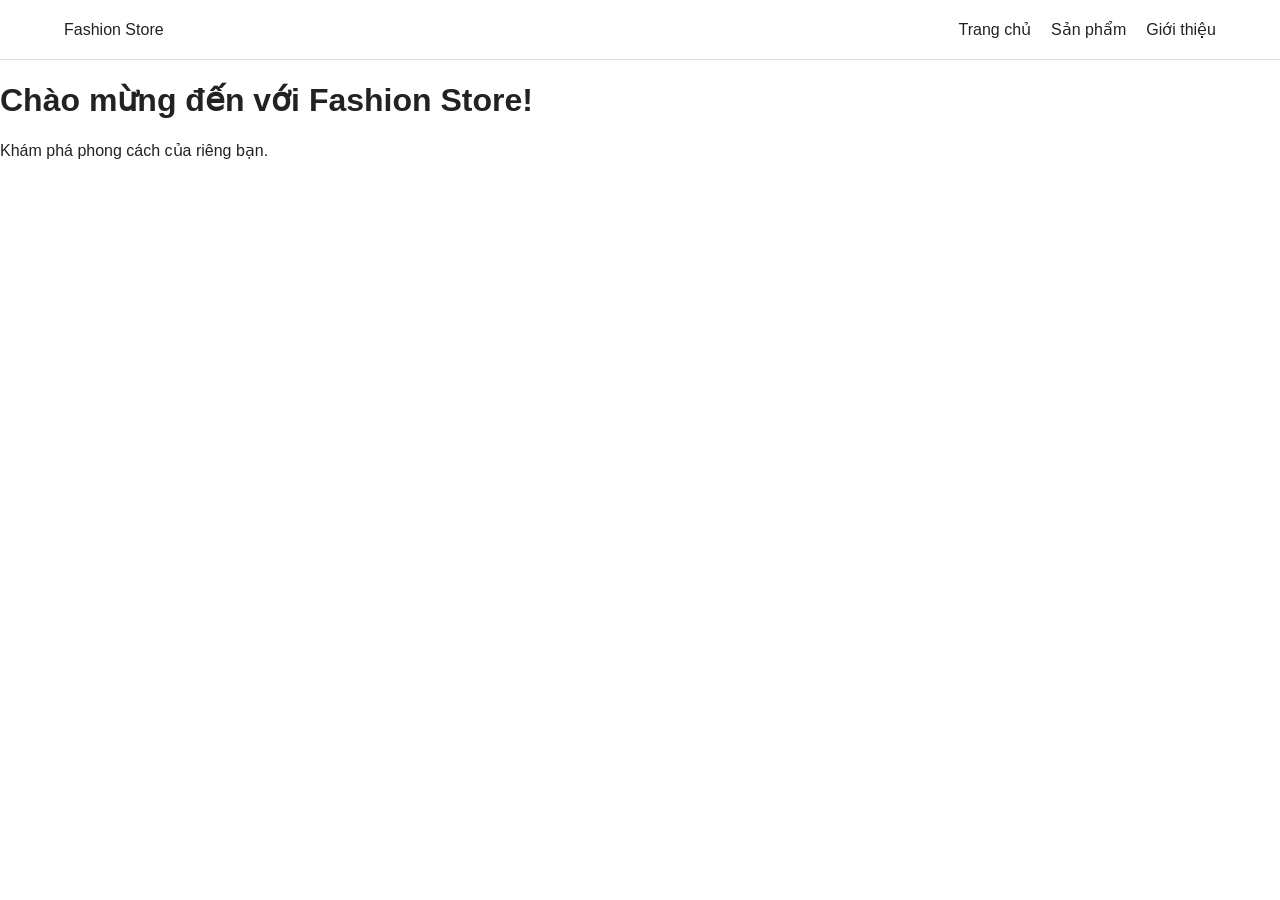
==== HEYDAY/index.html @ 4019161a "Thiết lập trang web với khung xương cơ bản." ====
<!DOCTYPE html>
<html lang="vi">
<head>
    <meta charset="UTF-8">
    <meta name="viewport" content="width=device-width, initial-scale=1.0">
    <title>Fashion Store</title>
    <link rel="stylesheet" href="css/style.css">
</head>
<body>
    <header>
        <a href="index.html">Fashion Store</a>

        <nav>
            <a href="index.html">Trang chủ</a>
            <a href="products.html">Sản phẩm</a>
            <a href="about.html">Giới thiệu</a>
        </nav>
    </header>

    <main>
        <h1>Chào mừng đến với Fashion Store!</h1>
        <p>Khám phá phong cách của riêng bạn.</p>
    </main>
</body>
</html>
---- HEYDAY/css/style.css ----
* {
    box-sizing: border-box;
}

body {
    margin: 0;
    font-family: Arial, sans-serif;
    color: #222;
    background: #fff;
}

header {
    display: flex;
    justify-content: space-between;
    align-items: center;
    padding: 20px 5%;
    border-bottom: 1px solid #ddd;
}

nav {
    display: flex;
    gap: 20px;
}

a {
    color: inherit;
    text-decoration: none;
}
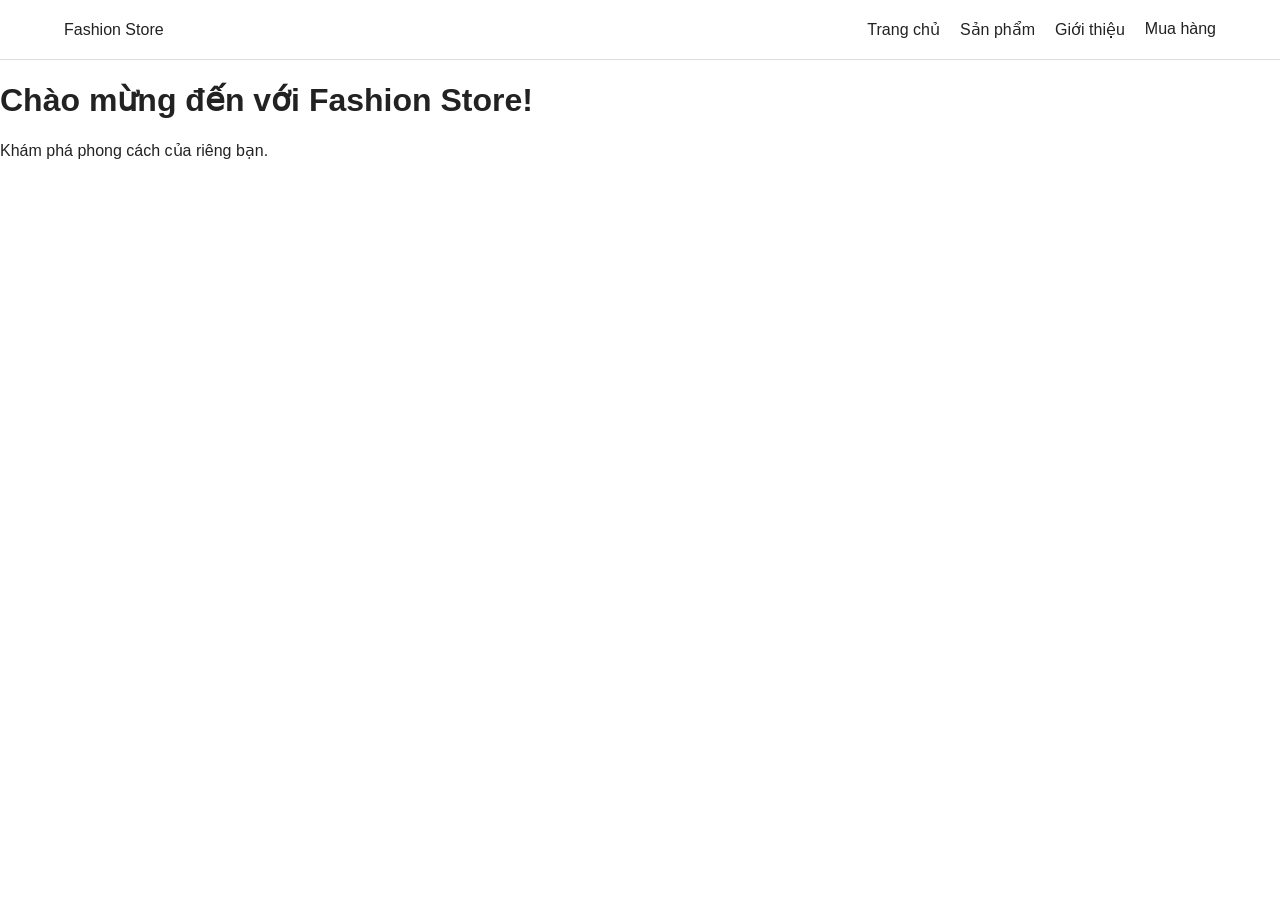
==== commit 2349ff7e: "Thêm liên kết đến trang mua hàng." ====
--- a/HEYDAY/index.html
+++ b/HEYDAY/index.html
@@ -14,6 +14,7 @@
             <a href="index.html">Trang chủ</a>
             <a href="products.html">Sản phẩm</a>
             <a href="about.html">Giới thiệu</a>
+            <a href="buy.html">Mua hàng</a>
         </nav>
     </header>
 
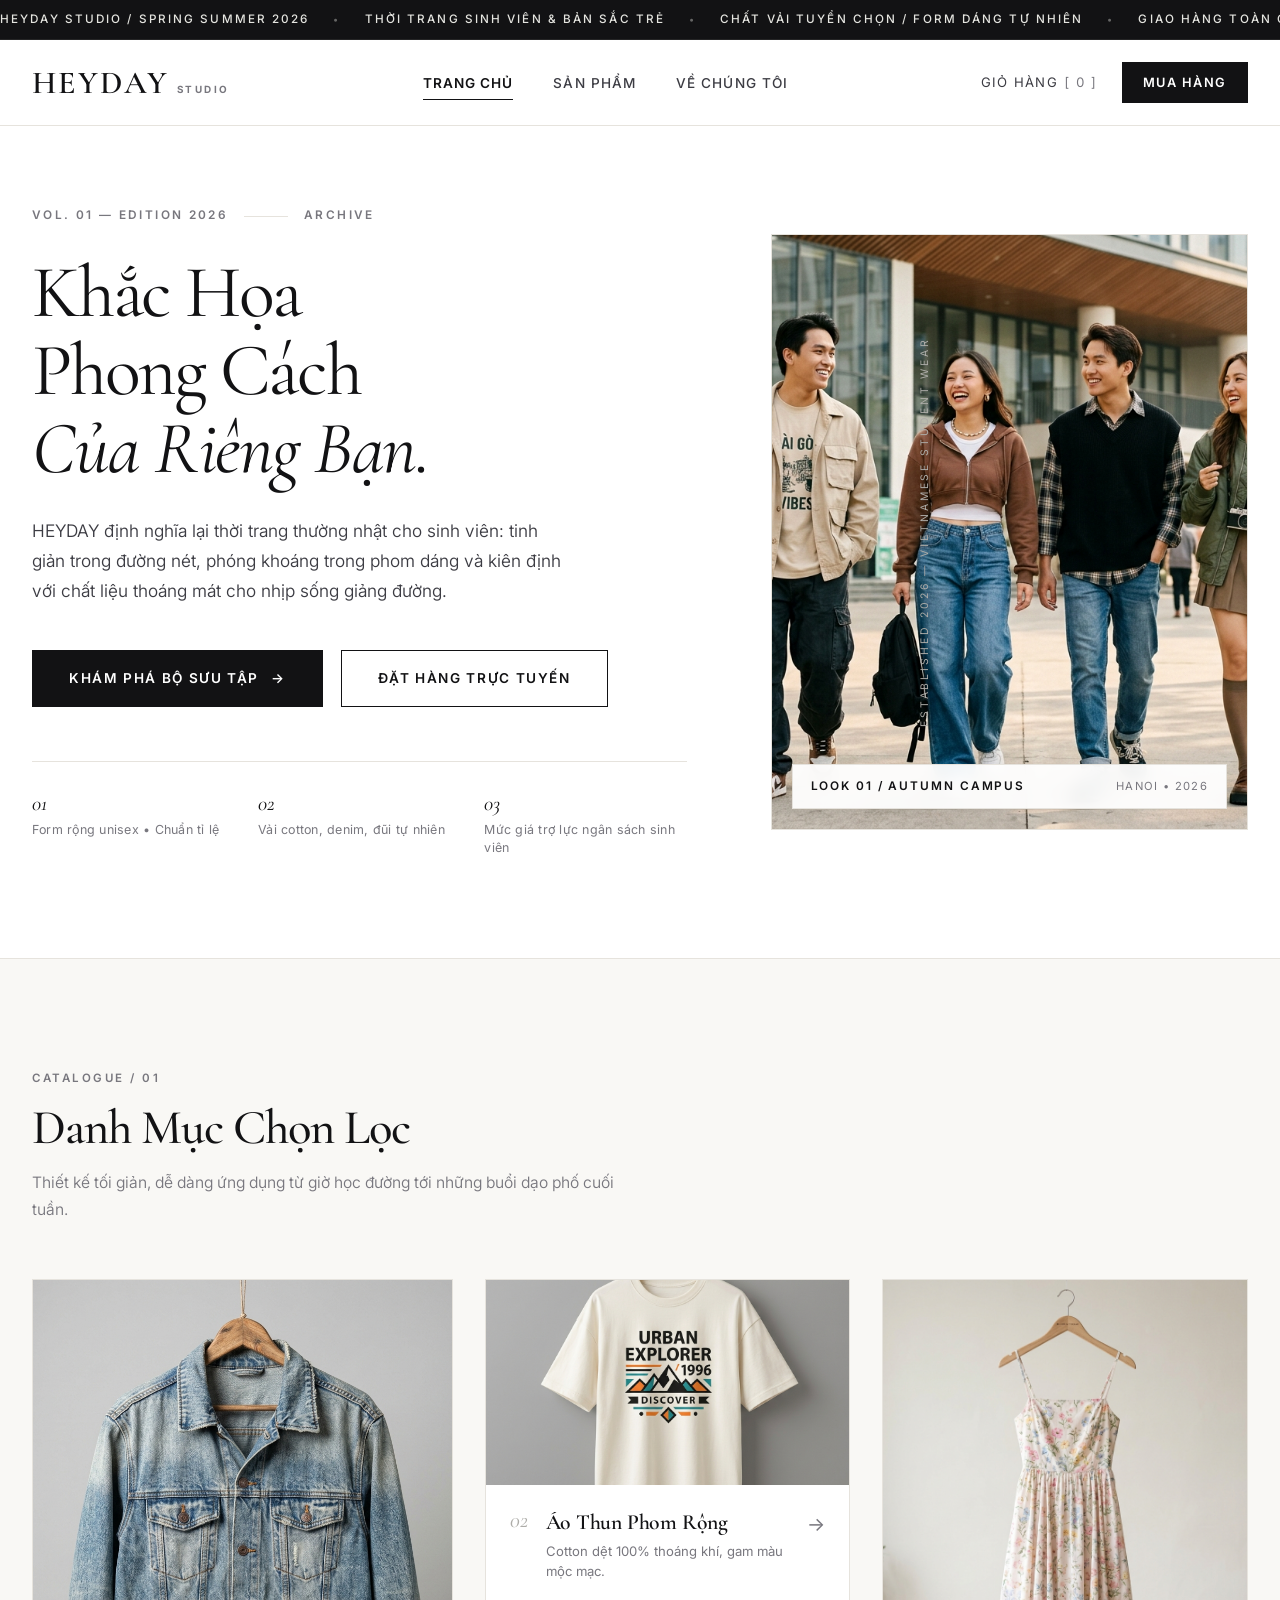
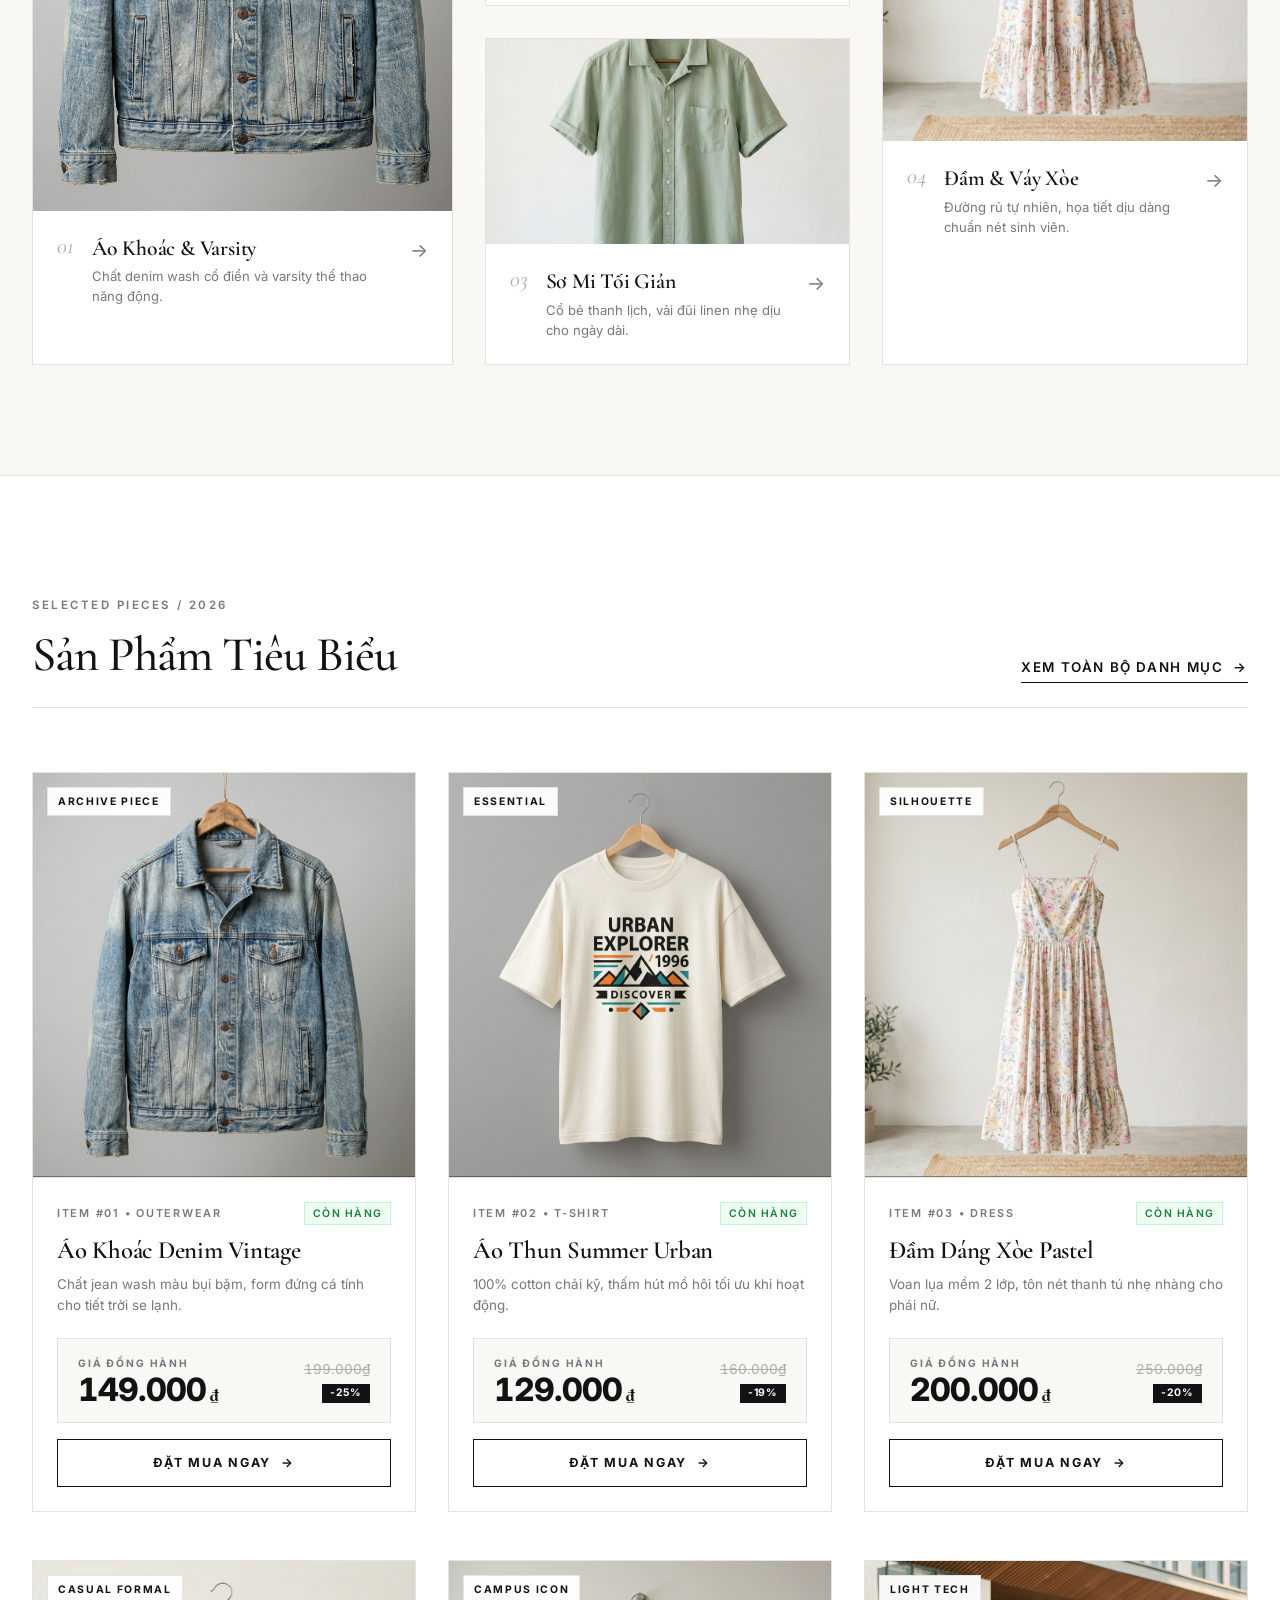
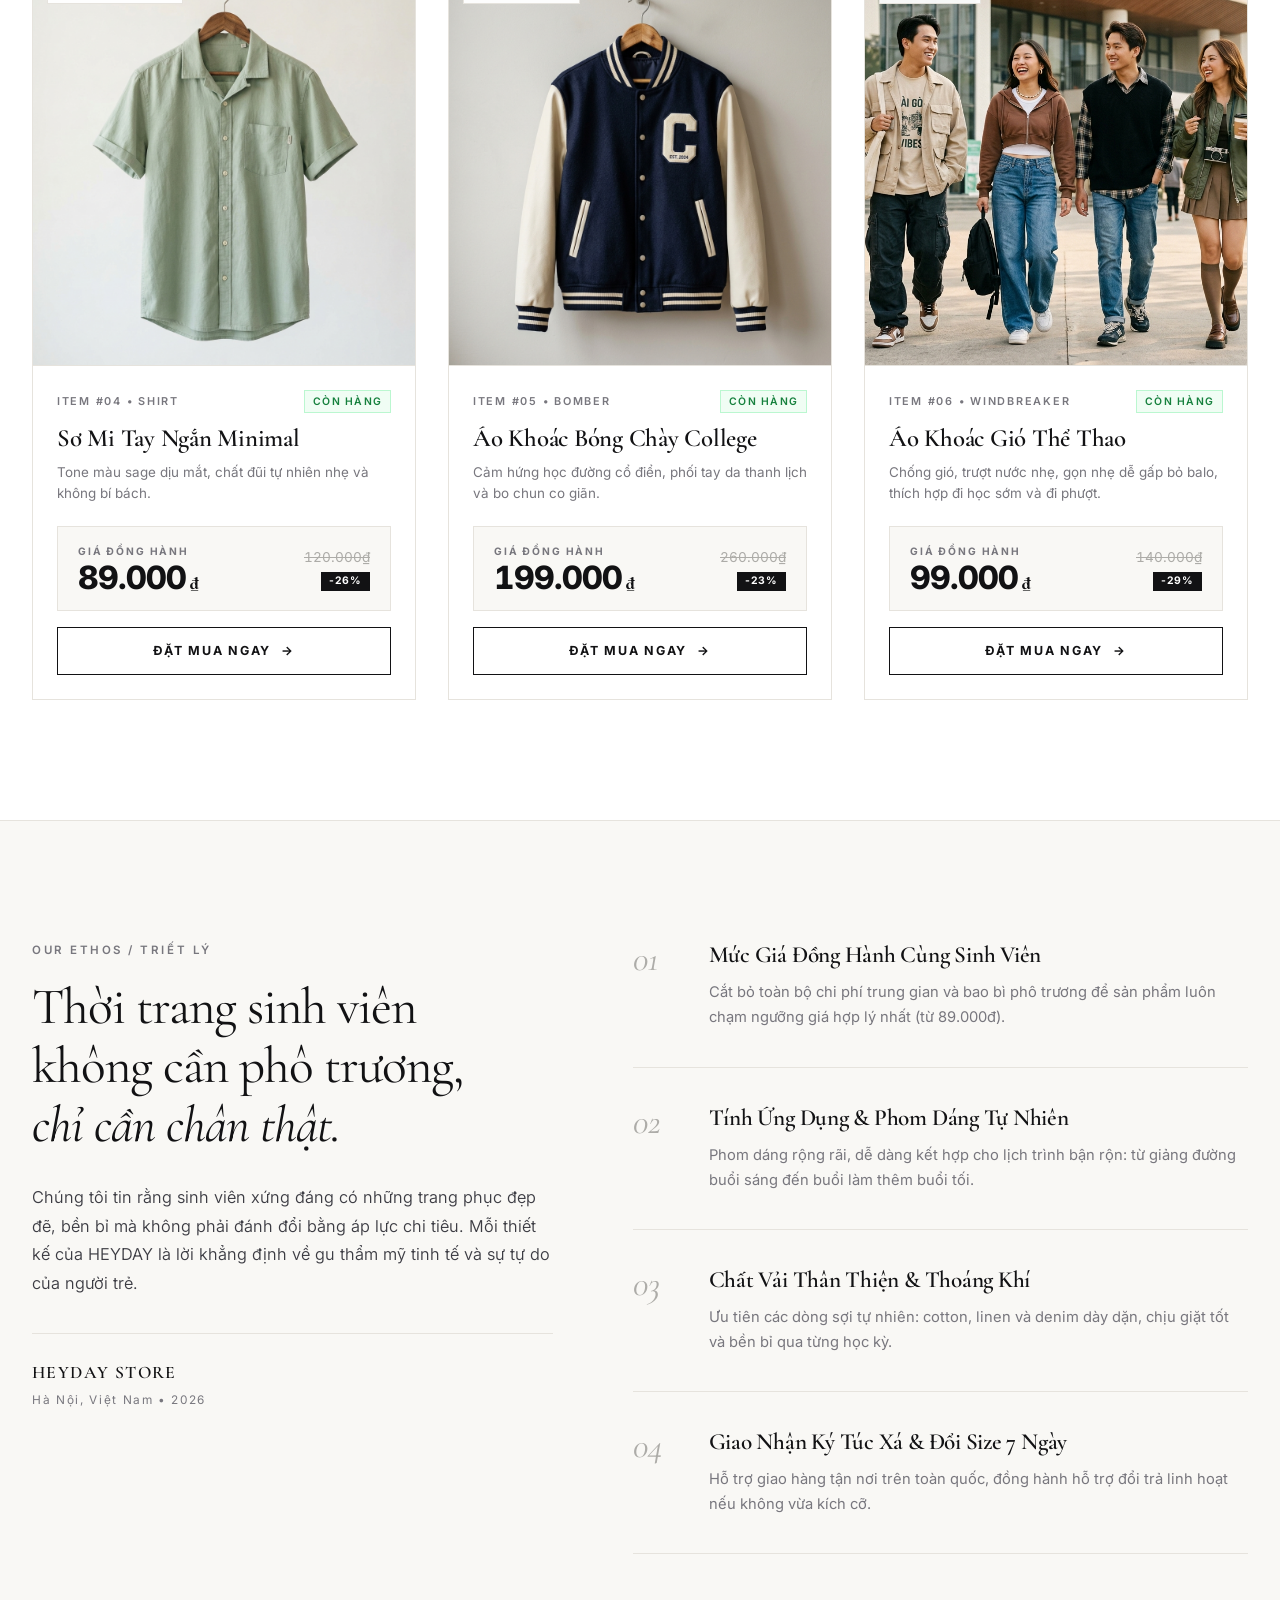
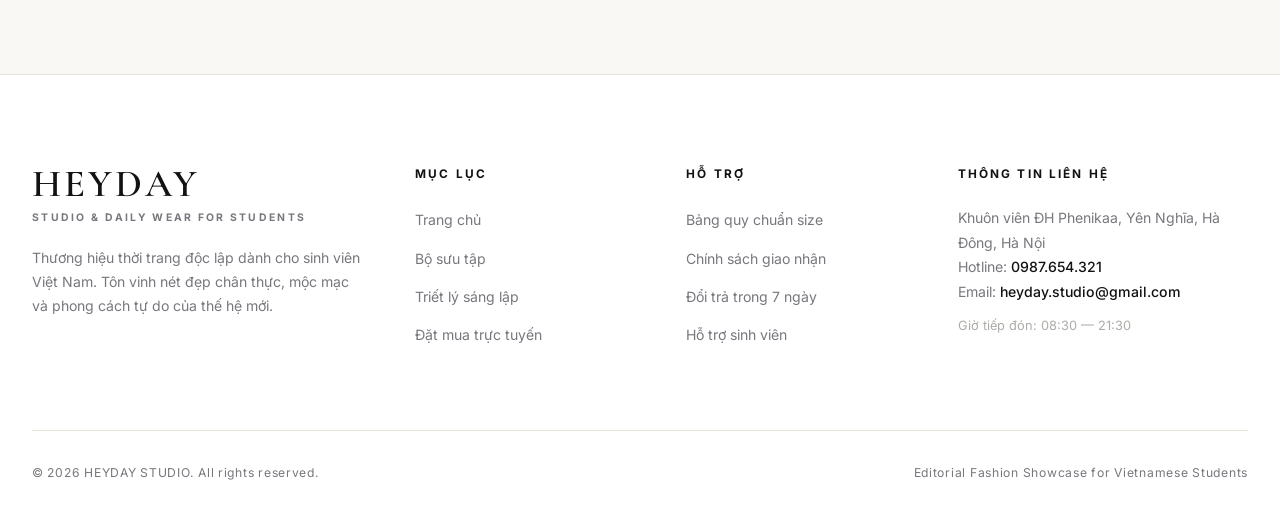
==== commit 1c9ab7c3: "Full commit Áp dụng CSS cho toàn bộ file + chỉnh sửa." ====
--- a/HEYDAY/index.html
+++ b/HEYDAY/index.html
@@ -3,24 +3,583 @@
 <head>
     <meta charset="UTF-8">
     <meta name="viewport" content="width=device-width, initial-scale=1.0">
-    <title>Fashion Store</title>
+    <meta name="description" content="HEYDAY Store — Không gian thời trang mang tinh thần thẩm mỹ phóng khoáng, tối giản và tự do dành cho thế hệ sinh viên trẻ.">
+    <title>HEYDAY — Studio & Thời trang sinh viên</title>
+
+    <!-- Google Fonts: Cormorant Garamond (Calligraphic / Aesthetic Serif) & Inter (Clean Editorial Sans) -->
+    <link rel="preconnect" href="https://fonts.googleapis.com">
+    <link rel="preconnect" href="https://fonts.gstatic.com" crossorigin>
+    <link href="https://fonts.googleapis.com/css2?family=Cormorant+Garamond:ital,wght@0,300;0,400;0,600;0,700;1,400;1,600;1,700&family=Inter:wght@300;400;500;600;700&display=swap" rel="stylesheet">
     <link rel="stylesheet" href="css/style.css">
 </head>
 <body>
-    <header>
-        <a href="index.html">Fashion Store</a>
-
-        <nav>
-            <a href="index.html">Trang chủ</a>
-            <a href="products.html">Sản phẩm</a>
-            <a href="about.html">Giới thiệu</a>
-            <a href="buy.html">Mua hàng</a>
-        </nav>
+
+    <!-- Kinetic Editorial Marquee Ticker -->
+    <aside class="editorial-ticker" aria-label="Thông báo thời trang">
+        <div class="ticker-track">
+            <span>HEYDAY STUDIO / SPRING SUMMER 2026</span>
+            <span class="ticker-dot">•</span>
+            <span>THỜI TRANG SINH VIÊN & BẢN SẮC TRẺ</span>
+            <span class="ticker-dot">•</span>
+            <span>CHẤT VẢI TUYỂN CHỌN / FORM DÁNG TỰ NHIÊN</span>
+            <span class="ticker-dot">•</span>
+            <span>GIAO HÀNG TOÀN QUỐC & ĐỔI SIZE 7 NGÀY</span>
+            <span class="ticker-dot">•</span>
+            <span>HEYDAY STUDIO / SPRING SUMMER 2026</span>
+            <span class="ticker-dot">•</span>
+            <span>THỜI TRANG SINH VIÊN & BẢN SẮC TRẺ</span>
+            <span class="ticker-dot">•</span>
+            <span>CHẤT VẢI TUYỂN CHỌN / FORM DÁNG TỰ NHIÊN</span>
+            <span class="ticker-dot">•</span>
+            <span>GIAO HÀNG TOÀN QUỐC & ĐỔI SIZE 7 NGÀY</span>
+            <span class="ticker-dot">•</span>
+        </div>
+    </aside>
+
+    <!-- Minimalist Architectural Header -->
+    <header class="site-header">
+        <div class="container header-container">
+            <a href="index.html" class="brand-logo" id="brand-logo">
+                <span class="logo-name">HEYDAY</span>
+                <span class="logo-sub">STUDIO</span>
+            </a>
+
+            <nav class="main-nav" id="main-nav">
+                <a href="index.html" class="nav-item active">Trang chủ</a>
+                <a href="products.html" class="nav-item">Sản phẩm</a>
+                <a href="about.html" class="nav-item">Về chúng tôi</a>
+            </nav>
+
+            <div class="header-right">
+                <a href="buy.html" class="bag-link" id="bag-link">
+                    <span class="bag-text">Giỏ hàng</span>
+                    <span class="bag-count">[ 0 ]</span>
+                </a>
+                <a href="buy.html" class="header-action-btn" id="header-cta">Mua hàng</a>
+            </div>
+        </div>
     </header>
 
     <main>
-        <h1>Chào mừng đến với Fashion Store!</h1>
-        <p>Khám phá phong cách của riêng bạn.</p>
+        <!-- Hero Section: Asymmetric Editorial Composition -->
+        <section class="hero-editorial" id="hero">
+            <div class="container">
+                <div class="hero-grid">
+                    
+                    <!-- Text & Narrative Column -->
+                    <div class="hero-narrative">
+                        <div class="editorial-meta">
+                            <span class="meta-season">VOL. 01 — EDITION 2026</span>
+                            <span class="meta-line"></span>
+                            <span class="meta-archive">ARCHIVE</span>
+                        </div>
+
+                        <h1 class="hero-heading">
+                            Khắc Họa<br>
+                            Phong Cách<br>
+                            <span class="calligraphic-accent">Của Riêng Bạn.</span>
+                        </h1>
+
+                        <p class="hero-lead">
+                            HEYDAY định nghĩa lại thời trang thường nhật cho sinh viên: tinh giản trong đường nét, phóng khoáng trong phom dáng và kiên định với chất liệu thoáng mát cho nhịp sống giảng đường.
+                        </p>
+
+                        <div class="hero-actions">
+                            <a href="products.html" class="btn-editorial btn-solid" id="hero-btn-explore">
+                                <span>Khám phá bộ sưu tập</span>
+                                <span class="arrow-glyph">&rarr;</span>
+                            </a>
+                            <a href="buy.html" class="btn-editorial btn-wire" id="hero-btn-buy">
+                                <span>Đặt hàng trực tuyến</span>
+                            </a>
+                        </div>
+
+                        <div class="hero-editorial-footnote">
+                            <div class="footnote-item">
+                                <span class="footnote-idx">01</span>
+                                <span class="footnote-txt">Form rộng unisex &bull; Chuẩn tỉ lệ</span>
+                            </div>
+                            <div class="footnote-item">
+                                <span class="footnote-idx">02</span>
+                                <span class="footnote-txt">Vải cotton, denim, đũi tự nhiên</span>
+                            </div>
+                            <div class="footnote-item">
+                                <span class="footnote-idx">03</span>
+                                <span class="footnote-txt">Mức giá trợ lực ngân sách sinh viên</span>
+                            </div>
+                        </div>
+                    </div>
+
+                    <!-- Visual Lookbook Column (Asymmetric Offset) -->
+                    <div class="hero-visual-wrap">
+                        <figure class="hero-lookbook-frame">
+                            <img src="images/hero-banner.jpg" alt="Bộ sưu tập sinh viên HEYDAY Store 2026" class="hero-lookbook-img" loading="eager">
+                            <figcaption class="lookbook-overlay-tag">
+                                <span class="tag-label">LOOK 01 / AUTUMN CAMPUS</span>
+                                <span class="tag-specs">HANOI &bull; 2026</span>
+                            </figcaption>
+                        </figure>
+                        <div class="lookbook-sidebar-note">
+                            <span class="vertical-text">ESTABLISHED 2026 &mdash; VIETNAMESE STUDENT WEAR</span>
+                        </div>
+                    </div>
+
+                </div>
+            </div>
+        </section>
+
+        <!-- Asymmetric Categories Layout (Phân bổ không đồng đều) -->
+        <section class="asymmetric-categories" id="curated-categories">
+            <div class="container">
+                <header class="section-editorial-header">
+                    <span class="section-kicker">CATALOGUE / 01</span>
+                    <h2 class="section-display-title">Danh Mục Chọn Lọc</h2>
+                    <p class="section-note">Thiết kế tối giản, dễ dàng ứng dụng từ giờ học đường tới những buổi dạo phố cuối tuần.</p>
+                </header>
+
+                <div class="editorial-cat-grid">
+                    <!-- Tall Featured Category Card -->
+                    <a href="products.html" class="cat-tile cat-tile-tall" id="cat-outerwear">
+                        <div class="tile-image-container">
+                            <img src="images/ao-khoac-denim.jpg" alt="Áo khoác và varsity jacket" loading="lazy">
+                        </div>
+                        <div class="tile-details">
+                            <span class="tile-number">01</span>
+                            <div class="tile-text-wrap">
+                                <h3 class="tile-title">Áo Khoác & Varsity</h3>
+                                <p class="tile-desc">Chất denim wash cổ điển và varsity thể thao năng động.</p>
+                            </div>
+                            <span class="tile-explore-arrow">&rarr;</span>
+                        </div>
+                    </a>
+
+                    <!-- Stacked Right Column: 2 Cards -->
+                    <div class="cat-column-stack">
+                        <a href="products.html" class="cat-tile cat-tile-compact" id="cat-tshirt">
+                            <div class="tile-image-container">
+                                <img src="images/ao-thun-summer.jpg" alt="Áo thun cotton form rộng" loading="lazy">
+                            </div>
+                            <div class="tile-details">
+                                <span class="tile-number">02</span>
+                                <div class="tile-text-wrap">
+                                    <h3 class="tile-title">Áo Thun Phom Rộng</h3>
+                                    <p class="tile-desc">Cotton dệt 100% thoáng khí, gam màu mộc mạc.</p>
+                                </div>
+                                <span class="tile-explore-arrow">&rarr;</span>
+                            </div>
+                        </a>
+
+                        <a href="products.html" class="cat-tile cat-tile-compact" id="cat-shirt">
+                            <div class="tile-image-container">
+                                <img src="images/ao-so-mi.jpg" alt="Sơ mi tay ngắn tối giản" loading="lazy">
+                            </div>
+                            <div class="tile-details">
+                                <span class="tile-number">03</span>
+                                <div class="tile-text-wrap">
+                                    <h3 class="tile-title">Sơ Mi Tối Giản</h3>
+                                    <p class="tile-desc">Cổ bẻ thanh lịch, vải đũi linen nhẹ dịu cho ngày dài.</p>
+                                </div>
+                                <span class="tile-explore-arrow">&rarr;</span>
+                            </div>
+                        </a>
+                    </div>
+
+                    <!-- Fourth Category: Feminine Silhouette -->
+                    <a href="products.html" class="cat-tile cat-tile-accent" id="cat-dress">
+                        <div class="tile-image-container">
+                            <img src="images/dam-nu-xoe.jpg" alt="Đầm dáng xòe nữ tính" loading="lazy">
+                        </div>
+                        <div class="tile-details">
+                            <span class="tile-number">04</span>
+                            <div class="tile-text-wrap">
+                                <h3 class="tile-title">Đầm & Váy Xòe</h3>
+                                <p class="tile-desc">Đường rủ tự nhiên, họa tiết dịu dàng chuẩn nét sinh viên.</p>
+                            </div>
+                            <span class="tile-explore-arrow">&rarr;</span>
+                        </div>
+                    </a>
+                </div>
+            </div>
+        </section>
+
+        <!-- Asymmetric Staggered Products Grid (Bộ sưu tập sản phẩm) -->
+        <section class="asymmetric-products" id="featured-collection">
+            <div class="container">
+                <header class="products-editorial-bar">
+                    <div class="bar-left">
+                        <span class="section-kicker">SELECTED PIECES / 2026</span>
+                        <h2 class="section-display-title">Sản Phẩm Tiêu Biểu</h2>
+                    </div>
+                    <div class="bar-right">
+                        <a href="products.html" class="editorial-inline-link">
+                            <span>Xem toàn bộ danh mục</span>
+                            <span class="link-arrow">&rarr;</span>
+                        </a>
+                    </div>
+                </header>
+
+                <div class="products-grid-3col">
+                    
+                    <!-- Product 1: Denim -->
+                    <article class="flyer-product-card" id="item-denim">
+                        <div class="flyer-media-box">
+                            <span class="flyer-tag">ARCHIVE PIECE</span>
+                            <img src="images/ao-khoac-denim.jpg" alt="Áo khoác Denim Vintage" loading="lazy">
+                            <a href="buy.html" class="quick-order-overlay" aria-label="Đặt mua Áo khoác Denim Vintage">
+                                <span>Đặt mua sản phẩm</span>
+                                <span>&rarr;</span>
+                            </a>
+                        </div>
+                        <div class="flyer-content">
+                            <div class="flyer-meta-top">
+                                <span class="flyer-item-code">ITEM #01 &bull; OUTERWEAR</span>
+                                <span class="flyer-stock-badge">CÒN HÀNG</span>
+                            </div>
+                            <h3 class="flyer-product-title">Áo Khoác Denim Vintage</h3>
+                            <p class="flyer-product-desc">Chất jean wash màu bụi bặm, form đứng cá tính cho tiết trời se lạnh.</p>
+                            
+                            <div class="flyer-price-ticket">
+                                <div class="flyer-price-left">
+                                    <span class="flyer-price-label">GIÁ ĐỒNG HÀNH</span>
+                                    <div class="flyer-price-figure">
+                                        <span class="flyer-price-number">149.000</span>
+                                        <span class="flyer-price-currency">₫</span>
+                                    </div>
+                                </div>
+                                <div class="flyer-price-right">
+                                    <span class="flyer-old-strike">199.000₫</span>
+                                    <span class="flyer-save-pill">-25%</span>
+                                </div>
+                            </div>
+                            
+                            <div class="flyer-card-actions">
+                                <a href="buy.html" class="flyer-order-btn">
+                                    <span>Đặt Mua Ngay</span>
+                                    <span class="btn-arrow">&rarr;</span>
+                                </a>
+                            </div>
+                        </div>
+                    </article>
+
+                    <!-- Product 2: Summer T-Shirt -->
+                    <article class="flyer-product-card" id="item-tshirt">
+                        <div class="flyer-media-box">
+                            <span class="flyer-tag">ESSENTIAL</span>
+                            <img src="images/ao-thun-summer.jpg" alt="Áo thun Summer Urban" loading="lazy">
+                            <a href="buy.html" class="quick-order-overlay" aria-label="Đặt mua Áo thun Summer Urban">
+                                <span>Đặt mua sản phẩm</span>
+                                <span>&rarr;</span>
+                            </a>
+                        </div>
+                        <div class="flyer-content">
+                            <div class="flyer-meta-top">
+                                <span class="flyer-item-code">ITEM #02 &bull; T-SHIRT</span>
+                                <span class="flyer-stock-badge">CÒN HÀNG</span>
+                            </div>
+                            <h3 class="flyer-product-title">Áo Thun Summer Urban</h3>
+                            <p class="flyer-product-desc">100% cotton chải kỹ, thấm hút mồ hôi tối ưu khi hoạt động.</p>
+                            
+                            <div class="flyer-price-ticket">
+                                <div class="flyer-price-left">
+                                    <span class="flyer-price-label">GIÁ ĐỒNG HÀNH</span>
+                                    <div class="flyer-price-figure">
+                                        <span class="flyer-price-number">129.000</span>
+                                        <span class="flyer-price-currency">₫</span>
+                                    </div>
+                                </div>
+                                <div class="flyer-price-right">
+                                    <span class="flyer-old-strike">160.000₫</span>
+                                    <span class="flyer-save-pill">-19%</span>
+                                </div>
+                            </div>
+                            
+                            <div class="flyer-card-actions">
+                                <a href="buy.html" class="flyer-order-btn">
+                                    <span>Đặt Mua Ngay</span>
+                                    <span class="btn-arrow">&rarr;</span>
+                                </a>
+                            </div>
+                        </div>
+                    </article>
+
+                    <!-- Product 3: Flared Dress -->
+                    <article class="flyer-product-card" id="item-dress">
+                        <div class="flyer-media-box">
+                            <span class="flyer-tag">SILHOUETTE</span>
+                            <img src="images/dam-nu-xoe.jpg" alt="Đầm nữ dáng xòe pastel" loading="lazy">
+                            <a href="buy.html" class="quick-order-overlay" aria-label="Đặt mua Đầm nữ dáng xòe">
+                                <span>Đặt mua sản phẩm</span>
+                                <span>&rarr;</span>
+                            </a>
+                        </div>
+                        <div class="flyer-content">
+                            <div class="flyer-meta-top">
+                                <span class="flyer-item-code">ITEM #03 &bull; DRESS</span>
+                                <span class="flyer-stock-badge">CÒN HÀNG</span>
+                            </div>
+                            <h3 class="flyer-product-title">Đầm Dáng Xòe Pastel</h3>
+                            <p class="flyer-product-desc">Voan lụa mềm 2 lớp, tôn nét thanh tú nhẹ nhàng cho phái nữ.</p>
+                            
+                            <div class="flyer-price-ticket">
+                                <div class="flyer-price-left">
+                                    <span class="flyer-price-label">GIÁ ĐỒNG HÀNH</span>
+                                    <div class="flyer-price-figure">
+                                        <span class="flyer-price-number">200.000</span>
+                                        <span class="flyer-price-currency">₫</span>
+                                    </div>
+                                </div>
+                                <div class="flyer-price-right">
+                                    <span class="flyer-old-strike">250.000₫</span>
+                                    <span class="flyer-save-pill">-20%</span>
+                                </div>
+                            </div>
+                            
+                            <div class="flyer-card-actions">
+                                <a href="buy.html" class="flyer-order-btn">
+                                    <span>Đặt Mua Ngay</span>
+                                    <span class="btn-arrow">&rarr;</span>
+                                </a>
+                            </div>
+                        </div>
+                    </article>
+
+                    <!-- Product 4: Minimalist Shirt -->
+                    <article class="flyer-product-card" id="item-shirt">
+                        <div class="flyer-media-box">
+                            <span class="flyer-tag">CASUAL FORMAL</span>
+                            <img src="images/ao-so-mi.jpg" alt="Áo sơ mi tay ngắn Minimal" loading="lazy">
+                            <a href="buy.html" class="quick-order-overlay" aria-label="Đặt mua Áo sơ mi Minimal">
+                                <span>Đặt mua sản phẩm</span>
+                                <span>&rarr;</span>
+                            </a>
+                        </div>
+                        <div class="flyer-content">
+                            <div class="flyer-meta-top">
+                                <span class="flyer-item-code">ITEM #04 &bull; SHIRT</span>
+                                <span class="flyer-stock-badge">CÒN HÀNG</span>
+                            </div>
+                            <h3 class="flyer-product-title">Sơ Mi Tay Ngắn Minimal</h3>
+                            <p class="flyer-product-desc">Tone màu sage dịu mắt, chất đũi tự nhiên nhẹ và không bí bách.</p>
+                            
+                            <div class="flyer-price-ticket">
+                                <div class="flyer-price-left">
+                                    <span class="flyer-price-label">GIÁ ĐỒNG HÀNH</span>
+                                    <div class="flyer-price-figure">
+                                        <span class="flyer-price-number">89.000</span>
+                                        <span class="flyer-price-currency">₫</span>
+                                    </div>
+                                </div>
+                                <div class="flyer-price-right">
+                                    <span class="flyer-old-strike">120.000₫</span>
+                                    <span class="flyer-save-pill">-26%</span>
+                                </div>
+                            </div>
+                            
+                            <div class="flyer-card-actions">
+                                <a href="buy.html" class="flyer-order-btn">
+                                    <span>Đặt Mua Ngay</span>
+                                    <span class="btn-arrow">&rarr;</span>
+                                </a>
+                            </div>
+                        </div>
+                    </article>
+
+                    <!-- Product 5: College Varsity Jacket -->
+                    <article class="flyer-product-card" id="item-varsity">
+                        <div class="flyer-media-box">
+                            <span class="flyer-tag">CAMPUS ICON</span>
+                            <img src="images/ao-khoac-varsity.jpg" alt="Áo khoác bóng chày Varsity" loading="lazy">
+                            <a href="buy.html" class="quick-order-overlay" aria-label="Đặt mua Áo khoác Varsity">
+                                <span>Đặt mua sản phẩm</span>
+                                <span>&rarr;</span>
+                            </a>
+                        </div>
+                        <div class="flyer-content">
+                            <div class="flyer-meta-top">
+                                <span class="flyer-item-code">ITEM #05 &bull; BOMBER</span>
+                                <span class="flyer-stock-badge">CÒN HÀNG</span>
+                            </div>
+                            <h3 class="flyer-product-title">Áo Khoác Bóng Chày College</h3>
+                            <p class="flyer-product-desc">Cảm hứng học đường cổ điển, phối tay da thanh lịch và bo chun co giãn.</p>
+                            
+                            <div class="flyer-price-ticket">
+                                <div class="flyer-price-left">
+                                    <span class="flyer-price-label">GIÁ ĐỒNG HÀNH</span>
+                                    <div class="flyer-price-figure">
+                                        <span class="flyer-price-number">199.000</span>
+                                        <span class="flyer-price-currency">₫</span>
+                                    </div>
+                                </div>
+                                <div class="flyer-price-right">
+                                    <span class="flyer-old-strike">260.000₫</span>
+                                    <span class="flyer-save-pill">-23%</span>
+                                </div>
+                            </div>
+                            
+                            <div class="flyer-card-actions">
+                                <a href="buy.html" class="flyer-order-btn">
+                                    <span>Đặt Mua Ngay</span>
+                                    <span class="btn-arrow">&rarr;</span>
+                                </a>
+                            </div>
+                        </div>
+                    </article>
+
+                    <!-- Product 6: Sport Windbreaker -->
+                    <article class="flyer-product-card" id="item-windbreaker">
+                        <div class="flyer-media-box">
+                            <span class="flyer-tag">LIGHT TECH</span>
+                            <img src="images/hero-banner.jpg" alt="Áo khoác gió thể thao" loading="lazy">
+                            <a href="buy.html" class="quick-order-overlay" aria-label="Đặt mua Áo khoác gió thể thao">
+                                <span>Đặt mua sản phẩm</span>
+                                <span>&rarr;</span>
+                            </a>
+                        </div>
+                        <div class="flyer-content">
+                            <div class="flyer-meta-top">
+                                <span class="flyer-item-code">ITEM #06 &bull; WINDBREAKER</span>
+                                <span class="flyer-stock-badge">CÒN HÀNG</span>
+                            </div>
+                            <h3 class="flyer-product-title">Áo Khoác Gió Thể Thao</h3>
+                            <p class="flyer-product-desc">Chống gió, trượt nước nhẹ, gọn nhẹ dễ gấp bỏ balo, thích hợp đi học sớm và đi phượt.</p>
+                            
+                            <div class="flyer-price-ticket">
+                                <div class="flyer-price-left">
+                                    <span class="flyer-price-label">GIÁ ĐỒNG HÀNH</span>
+                                    <div class="flyer-price-figure">
+                                        <span class="flyer-price-number">99.000</span>
+                                        <span class="flyer-price-currency">₫</span>
+                                    </div>
+                                </div>
+                                <div class="flyer-price-right">
+                                    <span class="flyer-old-strike">140.000₫</span>
+                                    <span class="flyer-save-pill">-29%</span>
+                                </div>
+                            </div>
+                            
+                            <div class="flyer-card-actions">
+                                <a href="buy.html" class="flyer-order-btn">
+                                    <span>Đặt Mua Ngay</span>
+                                    <span class="btn-arrow">&rarr;</span>
+                                </a>
+                            </div>
+                        </div>
+                    </article>
+
+                </div>
+            </div>
+        </section>
+
+        <!-- Brand Manifesto / Triết lý thương hiệu (Bố cục bất đối xứng dạng Tuyên ngôn) -->
+        <section class="manifesto-section" id="brand-manifesto">
+            <div class="container">
+                <div class="manifesto-grid">
+                    
+                    <div class="manifesto-lead">
+                        <span class="section-kicker">OUR ETHOS / TRIẾT LÝ</span>
+                        <h2 class="manifesto-statement">
+                            Thời trang sinh viên<br>
+                            không cần phô trương,<br>
+                            <span class="calligraphic-accent">chỉ cần chân thật.</span>
+                        </h2>
+                        <p class="manifesto-narrative">
+                            Chúng tôi tin rằng sinh viên xứng đáng có những trang phục đẹp đẽ, bền bỉ mà không phải đánh đổi bằng áp lực chi tiêu. Mỗi thiết kế của HEYDAY là lời khẳng định về gu thẩm mỹ tinh tế và sự tự do của người trẻ.
+                        </p>
+                        <div class="manifesto-signature">
+                            <span class="sig-title">HEYDAY STORE</span>
+                            <span class="sig-loc">Hà Nội, Việt Nam &bull; 2026</span>
+                        </div>
+                    </div>
+
+                    <div class="manifesto-pillars">
+                        <article class="pillar-row">
+                            <span class="pillar-idx">01</span>
+                            <div class="pillar-body">
+                                <h3 class="pillar-heading">Mức Giá Đồng Hành Cùng Sinh Viên</h3>
+                                <p class="pillar-desc">Cắt bỏ toàn bộ chi phí trung gian và bao bì phô trương để sản phẩm luôn chạm ngưỡng giá hợp lý nhất (từ 89.000đ).</p>
+                            </div>
+                        </article>
+
+                        <article class="pillar-row">
+                            <span class="pillar-idx">02</span>
+                            <div class="pillar-body">
+                                <h3 class="pillar-heading">Tính Ứng Dụng & Phom Dáng Tự Nhiên</h3>
+                                <p class="pillar-desc">Phom dáng rộng rãi, dễ dàng kết hợp cho lịch trình bận rộn: từ giảng đường buổi sáng đến buổi làm thêm buổi tối.</p>
+                            </div>
+                        </article>
+
+                        <article class="pillar-row">
+                            <span class="pillar-idx">03</span>
+                            <div class="pillar-body">
+                                <h3 class="pillar-heading">Chất Vải Thân Thiện & Thoáng Khí</h3>
+                                <p class="pillar-desc">Ưu tiên các dòng sợi tự nhiên: cotton, linen và denim dày dặn, chịu giặt tốt và bền bỉ qua từng học kỳ.</p>
+                            </div>
+                        </article>
+
+                        <article class="pillar-row">
+                            <span class="pillar-idx">04</span>
+                            <div class="pillar-body">
+                                <h3 class="pillar-heading">Giao Nhận Ký Túc Xá & Đổi Size 7 Ngày</h3>
+                                <p class="pillar-desc">Hỗ trợ giao hàng tận nơi trên toàn quốc, đồng hành hỗ trợ đổi trả linh hoạt nếu không vừa kích cỡ.</p>
+                            </div>
+                        </article>
+                    </div>
+
+                </div>
+            </div>
+        </section>
+
     </main>
+
+    <!-- Minimalist Architectural Footer -->
+    <footer class="site-footer">
+        <div class="container">
+            <div class="footer-top-row">
+                <div class="footer-col-main">
+                    <span class="footer-brand-title">HEYDAY</span>
+                    <p class="footer-brand-subtitle">STUDIO & DAILY WEAR FOR STUDENTS</p>
+                    <p class="footer-bio">
+                        Thương hiệu thời trang độc lập dành cho sinh viên Việt Nam. Tôn vinh nét đẹp chân thực, mộc mạc và phong cách tự do của thế hệ mới.
+                    </p>
+                </div>
+
+                <div class="footer-col-nav">
+                    <span class="footer-heading">Mục lục</span>
+                    <ul class="footer-list">
+                        <li><a href="index.html">Trang chủ</a></li>
+                        <li><a href="products.html">Bộ sưu tập</a></li>
+                        <li><a href="about.html">Triết lý sáng lập</a></li>
+                        <li><a href="buy.html">Đặt mua trực tuyến</a></li>
+                    </ul>
+                </div>
+
+                <div class="footer-col-nav">
+                    <span class="footer-heading">Hỗ trợ</span>
+                    <ul class="footer-list">
+                        <li><a href="buy.html">Bảng quy chuẩn size</a></li>
+                        <li><a href="buy.html">Chính sách giao nhận</a></li>
+                        <li><a href="buy.html">Đổi trả trong 7 ngày</a></li>
+                        <li><a href="buy.html">Hỗ trợ sinh viên</a></li>
+                    </ul>
+                </div>
+
+                <div class="footer-col-contact">
+                    <span class="footer-heading">Thông tin liên hệ</span>
+                    <address class="footer-address">
+                        <p>Khuôn viên ĐH Phenikaa, Yên Nghĩa, Hà Đông, Hà Nội</p>
+                        <p>Hotline: <a href="tel:0987654321">0987.654.321</a></p>
+                        <p>Email: <a href="mailto:heyday.studio@gmail.com">heyday.studio@gmail.com</a></p>
+                        <p class="working-hours">Giờ tiếp đón: 08:30 &mdash; 21:30</p>
+                    </address>
+                </div>
+            </div>
+
+            <div class="footer-bottom-row">
+                <span class="copyright-note">&copy; 2026 HEYDAY STUDIO. All rights reserved.</span>
+                <span class="design-credit">Editorial Fashion Showcase for Vietnamese Students</span>
+            </div>
+        </div>
+    </footer>
+
 </body>
 </html>
--- a/HEYDAY/css/style.css
+++ b/HEYDAY/css/style.css
@@ -1,28 +1,1596 @@
-* {
+@import url('https://fonts.googleapis.com/css2?family=Cormorant+Garamond:ital,wght@0,300;0,400;0,500;0,600;0,700;1,400;1,500;1,600;1,700&family=Inter:wght@300;400;500;600;700&display=swap');
+
+:root {
+    /* Palette: High-Fashion Minimal Monochrome & Raw Bone */
+    --color-bg: #ffffff;
+    --color-surface: #f9f8f5;
+    --color-surface-hover: #f1efea;
+    --color-border: #e6e3dd;
+    --color-border-dark: #111113;
+    
+    --color-text-main: #121214;
+    --color-text-body: #3c3c43;
+    --color-text-muted: #78777e;
+    --color-text-faint: #adaca8;
+    
+    /* Typography Tokens */
+    --font-serif: 'Cormorant Garamond', Garamond, 'Didot', 'Bodoni MT', Georgia, serif;
+    --font-sans: 'Inter', -apple-system, BlinkMacSystemFont, "Segoe UI", Roboto, sans-serif;
+    
+    /* Studio Transitions */
+    --ease-studio: cubic-bezier(0.16, 1, 0.3, 1);
+    --transition-smooth: all 0.4s var(--ease-studio);
+    --transition-slow: all 0.85s var(--ease-studio);
+}
+
+/* Base Reset */
+*, *::before, *::after {
     box-sizing: border-box;
+    margin: 0;
+    padding: 0;
+}
+
+html {
+    scroll-behavior: smooth;
+    font-size: 16px;
+    background-color: var(--color-bg);
 }
 
 body {
-    margin: 0;
-    font-family: Arial, sans-serif;
-    color: #222;
-    background: #fff;
-}
-
-header {
-    display: flex;
-    justify-content: space-between;
-    align-items: center;
-    padding: 20px 5%;
-    border-bottom: 1px solid #ddd;
-}
-
-nav {
-    display: flex;
-    gap: 20px;
+    font-family: var(--font-sans);
+    color: var(--color-text-body);
+    background-color: var(--color-bg);
+    line-height: 1.65;
+    -webkit-font-smoothing: antialiased;
+    overflow-x: hidden;
+}
+
+img {
+    max-width: 100%;
+    height: auto;
+    display: block;
 }
 
 a {
     color: inherit;
     text-decoration: none;
+    transition: var(--transition-smooth);
+}
+
+ul {
+    list-style: none;
+}
+
+/* Architectural Container */
+.container {
+    width: 100%;
+    max-width: 1320px;
+    margin: 0 auto;
+    padding: 0 32px;
+}
+
+/* Calligraphic & Editorial Typography Utilities */
+.calligraphic-accent {
+    font-family: var(--font-serif);
+    font-style: italic;
+    font-weight: 400;
+    letter-spacing: -0.02em;
+}
+
+.section-kicker {
+    display: block;
+    font-family: var(--font-sans);
+    font-size: 0.72rem;
+    font-weight: 600;
+    letter-spacing: 0.22em;
+    text-transform: uppercase;
+    color: var(--color-text-muted);
+    margin-bottom: 12px;
+}
+
+.section-display-title {
+    font-family: var(--font-serif);
+    font-size: clamp(2.2rem, 3.8vw, 3.2rem);
+    font-weight: 500;
+    color: var(--color-text-main);
+    line-height: 1.15;
+    letter-spacing: -0.02em;
+}
+
+.editorial-ticker {
+    background: var(--color-text-main);
+    color: #e5e5e0;
+    overflow: hidden;
+    white-space: nowrap;
+    padding: 10px 0;
+    font-size: 0.73rem;
+    letter-spacing: 0.18em;
+    font-weight: 500;
+    border-bottom: 1px solid rgba(255, 255, 255, 0.08);
+}
+
+.ticker-track {
+    display: inline-flex;
+    align-items: center;
+    gap: 24px;
+    animation: marquee-glide 32s linear infinite;
+    will-change: transform;
+}
+
+.ticker-dot {
+    opacity: 0.4;
+    font-size: 0.6rem;
+}
+
+@keyframes marquee-glide {
+    0% { transform: translateX(0); }
+    100% { transform: translateX(-50%); }
+}
+
+.site-header {
+    position: sticky;
+    top: 0;
+    z-index: 100;
+    background: rgba(255, 255, 255, 0.94);
+    backdrop-filter: blur(16px);
+    -webkit-backdrop-filter: blur(16px);
+    border-bottom: 1px solid var(--color-border);
+}
+
+.header-container {
+    display: flex;
+    justify-content: space-between;
+    align-items: center;
+    padding: 22px 32px;
+}
+
+.brand-logo {
+    display: flex;
+    align-items: baseline;
+    gap: 8px;
+}
+
+.logo-name {
+    font-family: var(--font-serif);
+    font-size: 2rem;
+    font-weight: 600;
+    letter-spacing: 0.06em;
+    color: var(--color-text-main);
+    line-height: 1;
+}
+
+.logo-sub {
+    font-family: var(--font-sans);
+    font-size: 0.62rem;
+    font-weight: 700;
+    letter-spacing: 0.26em;
+    color: var(--color-text-muted);
+}
+
+.main-nav {
+    display: flex;
+    align-items: center;
+    gap: 40px;
+}
+
+.nav-item {
+    font-size: 0.85rem;
+    font-weight: 500;
+    letter-spacing: 0.08em;
+    text-transform: uppercase;
+    color: var(--color-text-body);
+    position: relative;
+    padding: 6px 0;
+}
+
+.nav-item::after {
+    content: '';
+    position: absolute;
+    bottom: 0;
+    left: 0;
+    width: 100%;
+    height: 1px;
+    background: var(--color-text-main);
+    transform: scaleX(0);
+    transform-origin: right;
+    transition: transform 0.35s var(--ease-studio);
+}
+
+.nav-item:hover::after,
+.nav-item.active::after {
+    transform: scaleX(1);
+    transform-origin: left;
+}
+
+.nav-item.active {
+    color: var(--color-text-main);
+    font-weight: 600;
+}
+
+.header-right {
+    display: flex;
+    align-items: center;
+    gap: 24px;
+}
+
+.bag-link {
+    font-size: 0.82rem;
+    letter-spacing: 0.1em;
+    text-transform: uppercase;
+    color: var(--color-text-body);
+    display: flex;
+    gap: 6px;
+}
+
+.bag-count {
+    color: var(--color-text-muted);
+    font-variant-numeric: tabular-nums;
+}
+
+.header-action-btn {
+    font-size: 0.8rem;
+    font-weight: 600;
+    letter-spacing: 0.12em;
+    text-transform: uppercase;
+    padding: 9px 20px;
+    background: var(--color-text-main);
+    color: #ffffff;
+    border: 1px solid var(--color-text-main);
+    transition: var(--transition-smooth);
+}
+
+.header-action-btn:hover {
+    background: transparent;
+    color: var(--color-text-main);
+}
+
+/* Editorial Button Utilities */
+.btn-editorial {
+    display: inline-flex;
+    align-items: center;
+    justify-content: center;
+    gap: 12px;
+    padding: 16px 36px;
+    font-size: 0.85rem;
+    font-weight: 600;
+    letter-spacing: 0.12em;
+    text-transform: uppercase;
+    cursor: pointer;
+    border: 1px solid var(--color-text-main);
+    transition: var(--transition-smooth);
+}
+
+.btn-solid {
+    background: var(--color-text-main);
+    color: #ffffff;
+}
+
+.btn-solid:hover {
+    background: #ffffff;
+    color: var(--color-text-main);
+    transform: translateY(-2px);
+}
+
+.btn-wire {
+    background: transparent;
+    color: var(--color-text-main);
+}
+
+.btn-wire:hover {
+    background: var(--color-surface);
+    transform: translateY(-2px);
+}
+
+.hero-editorial {
+    padding: 80px 0 100px;
+    background: var(--color-bg);
+    border-bottom: 1px solid var(--color-border);
+}
+
+.hero-grid {
+    display: grid;
+    grid-template-columns: 1.25fr 0.95fr;
+    gap: 64px;
+    align-items: center;
+}
+
+.editorial-meta {
+    display: flex;
+    align-items: center;
+    gap: 16px;
+    font-size: 0.74rem;
+    font-weight: 600;
+    letter-spacing: 0.2em;
+    color: var(--color-text-muted);
+    margin-bottom: 28px;
+}
+
+.meta-line {
+    width: 44px;
+    height: 1px;
+    background: var(--color-border);
+}
+
+.hero-heading {
+    font-family: var(--font-serif);
+    font-size: clamp(3.2rem, 5.8vw, 5.2rem);
+    font-weight: 400;
+    line-height: 1.05;
+    color: var(--color-text-main);
+    letter-spacing: -0.03em;
+    margin-bottom: 28px;
+}
+
+.hero-lead {
+    font-size: 1.08rem;
+    line-height: 1.75;
+    color: var(--color-text-body);
+    max-width: 540px;
+    margin-bottom: 44px;
+    font-weight: 350;
+}
+
+.hero-actions {
+    display: flex;
+    gap: 18px;
+    margin-bottom: 54px;
+    flex-wrap: wrap;
+}
+
+.arrow-glyph {
+    transition: transform 0.3s var(--ease-studio);
+}
+
+.btn-editorial:hover .arrow-glyph {
+    transform: translateX(4px);
+}
+
+.hero-editorial-footnote {
+    display: grid;
+    grid-template-columns: repeat(3, 1fr);
+    gap: 24px;
+    padding-top: 32px;
+    border-top: 1px solid var(--color-border);
+}
+
+.footnote-item {
+    display: flex;
+    flex-direction: column;
+    gap: 6px;
+}
+
+.footnote-idx {
+    font-family: var(--font-serif);
+    font-size: 1.3rem;
+    font-style: italic;
+    color: var(--color-text-main);
+    line-height: 1;
+}
+
+.footnote-txt {
+    font-size: 0.78rem;
+    line-height: 1.5;
+    color: var(--color-text-muted);
+    letter-spacing: 0.02em;
+}
+
+/* Visual Lookbook Frame */
+.hero-visual-wrap {
+    position: relative;
+    padding-left: 20px;
+}
+
+.hero-lookbook-frame {
+    position: relative;
+    overflow: hidden;
+    background: var(--color-surface);
+    border: 1px solid var(--color-border);
+}
+
+.hero-lookbook-img {
+    width: 100%;
+    aspect-ratio: 4 / 5;
+    object-fit: cover;
+    filter: contrast(1.02);
+    transition: transform 1.2s var(--ease-studio);
+}
+
+.hero-lookbook-frame:hover .hero-lookbook-img {
+    transform: scale(1.04);
+}
+
+.lookbook-overlay-tag {
+    position: absolute;
+    bottom: 20px;
+    left: 20px;
+    right: 20px;
+    background: rgba(255, 255, 255, 0.94);
+    backdrop-filter: blur(8px);
+    border: 1px solid var(--color-border);
+    padding: 12px 18px;
+    display: flex;
+    justify-content: space-between;
+    align-items: center;
+}
+
+.tag-label {
+    font-size: 0.74rem;
+    font-weight: 600;
+    letter-spacing: 0.16em;
+    color: var(--color-text-main);
+}
+
+.tag-specs {
+    font-size: 0.7rem;
+    letter-spacing: 0.12em;
+    color: var(--color-text-muted);
+}
+
+.lookbook-sidebar-note {
+    position: absolute;
+    top: 50%;
+    left: -24px;
+    transform: translateY(-50%) rotate(-90deg);
+    transform-origin: center;
+}
+
+.vertical-text {
+    font-size: 0.65rem;
+    letter-spacing: 0.28em;
+    color: var(--color-text-faint);
+    white-space: nowrap;
+}
+
+.asymmetric-categories {
+    padding: 110px 0;
+    background: var(--color-surface);
+    border-bottom: 1px solid var(--color-border);
+}
+
+.section-editorial-header {
+    margin-bottom: 56px;
+    max-width: 600px;
+}
+
+.section-note {
+    font-size: 0.98rem;
+    color: var(--color-text-muted);
+    margin-top: 14px;
+    line-height: 1.7;
+    font-weight: 350;
+}
+
+.editorial-cat-grid {
+    display: grid;
+    grid-template-columns: 1.15fr 1fr 1fr;
+    gap: 32px;
+}
+
+.cat-tile {
+    background: #ffffff;
+    border: 1px solid var(--color-border);
+    display: flex;
+    flex-direction: column;
+    overflow: hidden;
+    position: relative;
+    transition: var(--transition-smooth);
+}
+
+.cat-tile:hover {
+    border-color: var(--color-border-dark);
+}
+
+.tile-image-container {
+    position: relative;
+    overflow: hidden;
+    background: #ebeae5;
+}
+
+.tile-image-container img {
+    width: 100%;
+    height: 100%;
+    object-fit: cover;
+    transition: transform 0.9s var(--ease-studio);
+}
+
+.cat-tile:hover .tile-image-container img {
+    transform: scale(1.06);
+}
+
+/* Tall Card */
+.cat-tile-tall .tile-image-container {
+    aspect-ratio: 3 / 3.8;
+}
+
+/* Compact Stack Cards */
+.cat-column-stack {
+    display: flex;
+    flex-direction: column;
+    gap: 32px;
+}
+
+.cat-tile-compact .tile-image-container {
+    aspect-ratio: 16 / 9;
+}
+
+/* Accent Card */
+.cat-tile-accent .tile-image-container {
+    aspect-ratio: 3 / 3.8;
+}
+
+.tile-details {
+    padding: 24px;
+    display: flex;
+    align-items: flex-start;
+    gap: 18px;
+    background: #ffffff;
+}
+
+.tile-number {
+    font-family: var(--font-serif);
+    font-size: 1.4rem;
+    font-style: italic;
+    color: var(--color-text-faint);
+    line-height: 1;
+}
+
+.tile-text-wrap {
+    flex-grow: 1;
+}
+
+.tile-title {
+    font-family: var(--font-serif);
+    font-size: 1.35rem;
+    font-weight: 600;
+    color: var(--color-text-main);
+    letter-spacing: -0.01em;
+    margin-bottom: 6px;
+    line-height: 1.25;
+}
+
+.tile-desc {
+    font-size: 0.82rem;
+    color: var(--color-text-muted);
+    line-height: 1.5;
+}
+
+.tile-explore-arrow {
+    font-size: 1.2rem;
+    color: var(--color-text-muted);
+    transition: transform 0.3s var(--ease-studio), color 0.3s;
+}
+
+.cat-tile:hover .tile-explore-arrow {
+    transform: translateX(4px);
+    color: var(--color-text-main);
+}
+
+.asymmetric-products {
+    padding: 120px 0;
+    background: var(--color-bg);
+    border-bottom: 1px solid var(--color-border);
+}
+
+.products-editorial-bar {
+    display: flex;
+    justify-content: space-between;
+    align-items: flex-end;
+    margin-bottom: 64px;
+    padding-bottom: 24px;
+    border-bottom: 1px solid var(--color-border);
+}
+
+.editorial-inline-link {
+    font-size: 0.84rem;
+    font-weight: 600;
+    letter-spacing: 0.12em;
+    text-transform: uppercase;
+    color: var(--color-text-main);
+    display: flex;
+    align-items: center;
+    gap: 10px;
+    padding-bottom: 4px;
+    border-bottom: 1px solid var(--color-border-dark);
+}
+
+.editorial-inline-link:hover .link-arrow {
+    transform: translateX(5px);
+}
+
+.link-arrow {
+    transition: transform 0.3s var(--ease-studio);
+}
+
+.staggered-product-grid {
+    display: grid;
+    grid-template-columns: repeat(12, 1fr);
+    gap: 40px 32px;
+}
+
+.editorial-product-card.card-featured {
+    grid-column: span 7;
+}
+
+.editorial-product-card.card-featured .product-media {
+    aspect-ratio: 16 / 12;
+}
+
+.editorial-product-card#item-tshirt {
+    grid-column: span 5;
+}
+
+.editorial-product-card#item-tshirt .product-media {
+    aspect-ratio: 1 / 1.15;
+}
+
+.editorial-product-card#item-dress {
+    grid-column: span 4;
+}
+
+.editorial-product-card#item-dress .product-media {
+    aspect-ratio: 3 / 4;
+}
+
+.editorial-product-card#item-shirt {
+    grid-column: span 4;
+}
+
+.editorial-product-card#item-shirt .product-media {
+    aspect-ratio: 3 / 4;
+}
+
+.editorial-product-card#item-varsity {
+    grid-column: span 4;
+}
+
+.editorial-product-card#item-varsity .product-media {
+    aspect-ratio: 3 / 4;
+}
+
+.editorial-product-card {
+    display: flex;
+    flex-direction: column;
+}
+
+.product-media {
+    position: relative;
+    overflow: hidden;
+    background: #f3f2ee;
+    border: 1px solid var(--color-border);
+}
+
+.product-media img {
+    width: 100%;
+    height: 100%;
+    object-fit: cover;
+    transition: transform 0.9s var(--ease-studio);
+}
+
+.editorial-product-card:hover .product-media img {
+    transform: scale(1.05);
+}
+
+.edition-tag {
+    position: absolute;
+    top: 16px;
+    left: 16px;
+    z-index: 2;
+    background: rgba(255, 255, 255, 0.9);
+    backdrop-filter: blur(4px);
+    font-size: 0.65rem;
+    font-weight: 700;
+    letter-spacing: 0.16em;
+    color: var(--color-text-main);
+    padding: 5px 10px;
+    border: 1px solid var(--color-border);
+}
+
+.quick-order-overlay {
+    position: absolute;
+    bottom: 0;
+    left: 0;
+    right: 0;
+    background: var(--color-text-main);
+    color: #ffffff;
+    padding: 14px 20px;
+    font-size: 0.78rem;
+    font-weight: 600;
+    letter-spacing: 0.14em;
+    text-transform: uppercase;
+    display: flex;
+    justify-content: space-between;
+    align-items: center;
+    transform: translateY(100%);
+    transition: transform 0.4s var(--ease-studio);
+}
+
+.editorial-product-card:hover .quick-order-overlay {
+    transform: translateY(0);
+}
+
+.product-meta-row {
+    padding-top: 18px;
+    display: flex;
+    justify-content: space-between;
+    align-items: flex-start;
+    gap: 16px;
+}
+
+.meta-title-group {
+    flex-grow: 1;
+}
+
+.product-idx {
+    display: block;
+    font-size: 0.68rem;
+    letter-spacing: 0.16em;
+    color: var(--color-text-muted);
+    margin-bottom: 4px;
+}
+
+.product-title {
+    font-family: var(--font-serif);
+    font-size: 1.35rem;
+    font-weight: 600;
+    color: var(--color-text-main);
+    letter-spacing: -0.01em;
+    line-height: 1.25;
+    margin-bottom: 6px;
+}
+
+.product-snippet {
+    font-size: 0.82rem;
+    color: var(--color-text-muted);
+    line-height: 1.5;
+    max-width: 480px;
+}
+
+.meta-price-group {
+    text-align: right;
+    display: flex;
+    flex-direction: column;
+    align-items: flex-end;
+}
+
+.current-price {
+    font-family: var(--font-sans);
+    font-size: 1.05rem;
+    font-weight: 600;
+    color: var(--color-text-main);
+    letter-spacing: 0.02em;
+}
+
+.raw-price {
+    font-size: 0.8rem;
+    color: var(--color-text-faint);
+    text-decoration: line-through;
+}
+
+.manifesto-section {
+    padding: 120px 0;
+    background: var(--color-surface);
+    border-bottom: 1px solid var(--color-border);
+}
+
+.manifesto-grid {
+    display: grid;
+    grid-template-columns: 1.1fr 1.3fr;
+    gap: 80px;
+    align-items: flex-start;
+}
+
+.manifesto-lead {
+    position: sticky;
+    top: 130px;
+}
+
+.manifesto-statement {
+    font-family: var(--font-serif);
+    font-size: clamp(2.4rem, 4vw, 3.6rem);
+    font-weight: 400;
+    color: var(--color-text-main);
+    line-height: 1.15;
+    margin: 18px 0 28px;
+    letter-spacing: -0.02em;
+}
+
+.manifesto-narrative {
+    font-size: 1.02rem;
+    line-height: 1.75;
+    color: var(--color-text-body);
+    margin-bottom: 36px;
+    font-weight: 350;
+}
+
+.manifesto-signature {
+    display: flex;
+    flex-direction: column;
+    gap: 4px;
+    padding-top: 24px;
+    border-top: 1px solid var(--color-border);
+}
+
+.sig-title {
+    font-family: var(--font-serif);
+    font-size: 1.1rem;
+    font-weight: 600;
+    letter-spacing: 0.08em;
+    color: var(--color-text-main);
+}
+
+.sig-loc {
+    font-size: 0.74rem;
+    letter-spacing: 0.14em;
+    color: var(--color-text-muted);
+}
+
+.manifesto-pillars {
+    display: flex;
+    flex-direction: column;
+}
+
+.pillar-row {
+    display: flex;
+    align-items: flex-start;
+    gap: 32px;
+    padding: 36px 0;
+    border-bottom: 1px solid var(--color-border);
+    transition: var(--transition-smooth);
+}
+
+.pillar-row:first-child {
+    padding-top: 0;
+}
+
+.pillar-row:hover {
+    padding-left: 12px;
+}
+
+.pillar-idx {
+    font-family: var(--font-serif);
+    font-size: 2.2rem;
+    font-style: italic;
+    color: var(--color-text-faint);
+    line-height: 1;
+    min-width: 44px;
+}
+
+.pillar-heading {
+    font-family: var(--font-serif);
+    font-size: 1.45rem;
+    font-weight: 600;
+    color: var(--color-text-main);
+    letter-spacing: -0.01em;
+    margin-bottom: 10px;
+    line-height: 1.25;
+}
+
+.pillar-desc {
+    font-size: 0.92rem;
+    line-height: 1.7;
+    color: var(--color-text-muted);
+}
+
+/* ==========================================================================
+   7. Minimalist Architectural Footer
+   ========================================================================== */
+.site-footer {
+    background: var(--color-bg);
+    color: var(--color-text-body);
+    padding: 90px 0 40px;
+}
+
+.footer-top-row {
+    display: grid;
+    grid-template-columns: 1.5fr 1fr 1fr 1.3fr;
+    gap: 48px;
+    padding-bottom: 70px;
+    border-bottom: 1px solid var(--color-border);
+}
+
+.footer-brand-title {
+    font-family: var(--font-serif);
+    font-size: 2.4rem;
+    font-weight: 600;
+    letter-spacing: 0.08em;
+    color: var(--color-text-main);
+    line-height: 1;
+    display: block;
+    margin-bottom: 6px;
+}
+
+.footer-brand-subtitle {
+    font-size: 0.65rem;
+    font-weight: 700;
+    letter-spacing: 0.22em;
+    color: var(--color-text-muted);
+    margin-bottom: 20px;
+}
+
+.footer-bio {
+    font-size: 0.88rem;
+    line-height: 1.7;
+    color: var(--color-text-muted);
+    max-width: 340px;
+}
+
+.footer-heading {
+    display: block;
+    font-size: 0.74rem;
+    font-weight: 700;
+    letter-spacing: 0.18em;
+    text-transform: uppercase;
+    color: var(--color-text-main);
+    margin-bottom: 22px;
+}
+
+.footer-list li {
+    margin-bottom: 12px;
+}
+
+.footer-list a {
+    font-size: 0.88rem;
+    color: var(--color-text-muted);
+    transition: var(--transition-smooth);
+}
+
+.footer-list a:hover {
+    color: var(--color-text-main);
+    padding-left: 4px;
+}
+
+.footer-address {
+    font-style: normal;
+    font-size: 0.88rem;
+    line-height: 1.75;
+    color: var(--color-text-muted);
+}
+
+.footer-address a {
+    color: var(--color-text-main);
+    font-weight: 500;
+}
+
+.working-hours {
+    margin-top: 10px;
+    font-size: 0.8rem;
+    color: var(--color-text-faint);
+}
+
+.footer-bottom-row {
+    display: flex;
+    justify-content: space-between;
+    align-items: center;
+    padding-top: 32px;
+    font-size: 0.76rem;
+    letter-spacing: 0.06em;
+    color: var(--color-text-muted);
+    flex-wrap: wrap;
+    gap: 16px;
+}
+
+.buy-page {
+    padding: 70px 0 100px;
+    background: var(--color-surface);
+}
+
+.buy-intro {
+    text-align: center;
+    margin-bottom: 48px;
+}
+
+.buy-intro .subtitle {
+    font-size: 0.72rem;
+    font-weight: 700;
+    letter-spacing: 0.22em;
+    text-transform: uppercase;
+    color: var(--color-text-muted);
+}
+
+.buy-intro h1 {
+    font-family: var(--font-serif);
+    font-size: 2.8rem;
+    font-weight: 500;
+    color: var(--color-text-main);
+    margin: 8px 0;
+}
+
+.buy-intro p {
+    font-size: 0.95rem;
+    color: var(--color-text-muted);
+}
+
+.buy-section {
+    max-width: 580px;
+    margin: 0 auto;
+}
+
+.buy-form {
+    background: #ffffff;
+    padding: 44px 38px;
+    border: 1px solid var(--color-border);
+    display: flex;
+    flex-direction: column;
+    gap: 18px;
+}
+
+.buy-form h2 {
+    font-family: var(--font-serif);
+    font-size: 1.6rem;
+    font-weight: 600;
+    color: var(--color-text-main);
+    padding-bottom: 12px;
+    border-bottom: 1px solid var(--color-border);
+    margin-bottom: 6px;
+}
+
+.buy-form label {
+    font-size: 0.8rem;
+    font-weight: 600;
+    letter-spacing: 0.08em;
+    text-transform: uppercase;
+    color: var(--color-text-main);
+    margin-bottom: -10px;
+}
+
+.buy-form input,
+.buy-form select,
+.buy-form textarea {
+    width: 100%;
+    padding: 12px 14px;
+    border: 1px solid var(--color-border);
+    border-radius: 0;
+    background: #ffffff;
+    font-family: var(--font-sans);
+    font-size: 0.92rem;
+    color: var(--color-text-main);
+    transition: var(--transition-smooth);
+}
+
+.buy-form input:focus,
+.buy-form select:focus,
+.buy-form textarea:focus {
+    outline: none;
+    border-color: var(--color-border-dark);
+}
+
+.submit-btn {
+    margin-top: 12px;
+    background: var(--color-text-main);
+    color: #ffffff;
+    padding: 16px;
+    font-size: 0.84rem;
+    font-weight: 600;
+    letter-spacing: 0.14em;
+    text-transform: uppercase;
+    border: 1px solid var(--color-text-main);
+    cursor: pointer;
+    transition: var(--transition-smooth);
+}
+
+.submit-btn:hover {
+    background: #ffffff;
+    color: var(--color-text-main);
+}
+
+.back-link {
+    text-align: center;
+    font-size: 0.82rem;
+    letter-spacing: 0.08em;
+    color: var(--color-text-muted);
+    margin-top: 8px;
+    display: inline-block;
+}
+
+.back-link:hover {
+    color: var(--color-text-main);
+}
+
+.catalogue-page {
+    background: var(--color-bg);
+}
+
+.catalogue-intro {
+    padding: 80px 0 40px;
+    background: var(--color-surface);
+    border-bottom: 1px solid var(--color-border);
+}
+
+.catalogue-intro-grid {
+    display: grid;
+    grid-template-columns: 1fr 1fr;
+    gap: 48px;
+    align-items: flex-end;
+    margin-bottom: 48px;
+}
+
+.catalogue-intro-lead p {
+    font-size: 1.05rem;
+    line-height: 1.75;
+    color: var(--color-text-body);
+    font-weight: 350;
+    margin-bottom: 20px;
+}
+
+.catalogue-count-tag {
+    display: inline-flex;
+    align-items: center;
+    gap: 12px;
+    font-size: 0.72rem;
+    font-weight: 600;
+    letter-spacing: 0.16em;
+    color: var(--color-text-muted);
+    border: 1px solid var(--color-border);
+    padding: 6px 14px;
+    background: #ffffff;
+}
+
+.catalogue-filter-bar {
+    display: flex;
+    justify-content: space-between;
+    align-items: center;
+    padding-top: 24px;
+    border-top: 1px solid var(--color-border);
+    flex-wrap: wrap;
+    gap: 16px;
+}
+
+.filter-group {
+    display: flex;
+    gap: 10px;
+    flex-wrap: wrap;
+}
+
+.filter-tab {
+    font-family: var(--font-sans);
+    font-size: 0.78rem;
+    font-weight: 500;
+    letter-spacing: 0.1em;
+    text-transform: uppercase;
+    padding: 8px 18px;
+    background: transparent;
+    border: 1px solid var(--color-border);
+    color: var(--color-text-body);
+    cursor: pointer;
+    transition: var(--transition-smooth);
+}
+
+.filter-tab:hover {
+    border-color: var(--color-border-dark);
+    color: var(--color-text-main);
+}
+
+.filter-tab.active {
+    background: var(--color-text-main);
+    color: #ffffff;
+    border-color: var(--color-text-main);
+}
+
+.filter-note {
+    font-size: 0.72rem;
+    letter-spacing: 0.12em;
+    color: var(--color-text-muted);
+}
+
+.catalogue-grid-section {
+    padding: 80px 0 100px;
+}
+
+/* ==========================================================================
+   Flyer 3-Column Products Grid & High-Impact Pricing
+   ========================================================================== */
+.products-grid-3col {
+    display: grid;
+    grid-template-columns: repeat(3, 1fr);
+    gap: 48px 32px;
+}
+
+.flyer-product-card {
+    background: #ffffff;
+    border: 1px solid var(--color-border);
+    display: flex;
+    flex-direction: column;
+    position: relative;
+    transition: var(--transition-smooth);
+}
+
+.flyer-product-card:hover {
+    border-color: var(--color-border-dark);
+}
+
+.flyer-media-box {
+    position: relative;
+    width: 100%;
+    aspect-ratio: 1 / 1.06;
+    background: #f4f3ee;
+    overflow: hidden;
+    border-bottom: 1px solid var(--color-border);
+}
+
+.flyer-media-box img {
+    width: 100%;
+    height: 100%;
+    object-fit: cover;
+    transition: transform 0.9s var(--ease-studio);
+}
+
+.flyer-product-card:hover .flyer-media-box img {
+    transform: scale(1.06);
+}
+
+.flyer-tag {
+    position: absolute;
+    top: 14px;
+    left: 14px;
+    z-index: 2;
+    background: rgba(255, 255, 255, 0.95);
+    backdrop-filter: blur(4px);
+    font-size: 0.65rem;
+    font-weight: 700;
+    letter-spacing: 0.16em;
+    color: var(--color-text-main);
+    padding: 5px 10px;
+    border: 1px solid var(--color-border);
+}
+
+.flyer-content {
+    padding: 24px;
+    display: flex;
+    flex-direction: column;
+    flex-grow: 1;
+}
+
+.flyer-meta-top {
+    display: flex;
+    justify-content: space-between;
+    align-items: center;
+    margin-bottom: 10px;
+}
+
+.flyer-item-code {
+    font-size: 0.68rem;
+    font-weight: 600;
+    letter-spacing: 0.16em;
+    color: var(--color-text-muted);
+}
+
+.flyer-stock-badge {
+    font-size: 0.65rem;
+    letter-spacing: 0.12em;
+    color: #15803d;
+    background: #f0fdf4;
+    padding: 2px 8px;
+    border: 1px solid #bbf7d0;
+    font-weight: 600;
+}
+
+.flyer-product-title {
+    font-family: var(--font-serif);
+    font-size: 1.55rem;
+    font-weight: 600;
+    color: var(--color-text-main);
+    letter-spacing: -0.01em;
+    line-height: 1.25;
+    margin-bottom: 8px;
+}
+
+.flyer-product-desc {
+    font-size: 0.84rem;
+    color: var(--color-text-muted);
+    line-height: 1.55;
+    margin-bottom: 22px;
+    flex-grow: 1;
+}
+
+/* High-Impact Flyer Price Ticket */
+.flyer-price-ticket {
+    background: var(--color-surface);
+    border: 1px solid var(--color-border);
+    padding: 16px 20px;
+    display: flex;
+    justify-content: space-between;
+    align-items: center;
+    margin-bottom: 16px;
+    position: relative;
+    transition: var(--transition-smooth);
+}
+
+.flyer-product-card:hover .flyer-price-ticket {
+    background: #f2f0e9;
+    border-color: #d8d4cb;
+}
+
+.flyer-price-left {
+    display: flex;
+    flex-direction: column;
+}
+
+.flyer-price-label {
+    font-size: 0.64rem;
+    font-weight: 700;
+    letter-spacing: 0.18em;
+    text-transform: uppercase;
+    color: var(--color-text-muted);
+    margin-bottom: 2px;
+}
+
+.flyer-price-figure {
+    display: flex;
+    align-items: baseline;
+    gap: 3px;
+    line-height: 1;
+}
+
+.flyer-price-number {
+    font-family: var(--font-sans);
+    font-size: clamp(2rem, 2.5vw, 2.5rem);
+    font-weight: 800;
+    color: var(--color-text-main);
+    letter-spacing: -0.03em;
+    font-variant-numeric: tabular-nums;
+}
+
+.flyer-price-currency {
+    font-family: var(--font-serif);
+    font-size: 1.4rem;
+    font-weight: 700;
+    color: var(--color-text-main);
+}
+
+.flyer-price-right {
+    display: flex;
+    flex-direction: column;
+    align-items: flex-end;
+    gap: 4px;
+}
+
+.flyer-old-strike {
+    font-size: 0.85rem;
+    color: var(--color-text-faint);
+    text-decoration: line-through;
+    font-variant-numeric: tabular-nums;
+}
+
+.flyer-save-pill {
+    font-size: 0.65rem;
+    font-weight: 700;
+    letter-spacing: 0.08em;
+    background: var(--color-text-main);
+    color: #ffffff;
+    padding: 3px 8px;
+    line-height: 1.2;
+}
+
+/* Card CTA Button */
+.flyer-card-actions {
+    width: 100%;
+}
+
+.flyer-order-btn {
+    width: 100%;
+    display: flex;
+    align-items: center;
+    justify-content: center;
+    gap: 10px;
+    padding: 13px 20px;
+    background: #ffffff;
+    border: 1px solid var(--color-text-main);
+    color: var(--color-text-main);
+    font-size: 0.78rem;
+    font-weight: 700;
+    letter-spacing: 0.14em;
+    text-transform: uppercase;
+    transition: var(--transition-smooth);
+}
+
+.flyer-order-btn:hover {
+    background: var(--color-text-main);
+    color: #ffffff;
+}
+
+.flyer-order-btn .btn-arrow {
+    transition: transform 0.3s var(--ease-studio);
+}
+
+.flyer-order-btn:hover .btn-arrow {
+    transform: translateX(4px);
+}
+
+.sizing-editorial-section {
+    padding: 0 0 100px;
+}
+
+.sizing-card {
+    display: grid;
+    grid-template-columns: 1.2fr 1fr;
+    gap: 48px;
+    background: var(--color-surface);
+    border: 1px solid var(--color-border);
+    padding: 56px 48px;
+}
+
+.sizing-title {
+    font-family: var(--font-serif);
+    font-size: 1.8rem;
+    font-weight: 600;
+    color: var(--color-text-main);
+    margin: 8px 0 14px;
+    letter-spacing: -0.01em;
+}
+
+.sizing-desc {
+    font-size: 0.92rem;
+    color: var(--color-text-muted);
+    line-height: 1.7;
+    margin-bottom: 20px;
+}
+
+.sizing-specs li {
+    font-size: 0.88rem;
+    padding: 8px 0;
+    border-bottom: 1px solid var(--color-border);
+    color: var(--color-text-body);
+}
+
+.sizing-specs li:last-child {
+    border-bottom: none;
+}
+
+.sizing-guarantee {
+    border-left: 1px solid var(--color-border);
+    padding-left: 48px;
+    display: flex;
+    flex-direction: column;
+    justify-content: center;
+}
+
+@media (max-width: 1100px) {
+    .hero-grid {
+        grid-template-columns: 1fr;
+        gap: 50px;
+    }
+    
+    .hero-visual-wrap {
+        padding-left: 0;
+    }
+    
+    .lookbook-sidebar-note {
+        display: none;
+    }
+    
+    .editorial-cat-grid {
+        grid-template-columns: 1fr 1fr;
+    }
+    
+    .cat-tile-tall {
+        grid-column: span 2;
+    }
+    
+    .cat-tile-accent {
+        grid-column: span 2;
+    }
+    
+    .staggered-product-grid {
+        grid-template-columns: repeat(6, 1fr);
+    }
+    
+    .editorial-product-card.card-featured {
+        grid-column: span 6;
+    }
+    
+    .editorial-product-card#item-tshirt,
+    .editorial-product-card#item-dress,
+    .editorial-product-card#item-shirt,
+    .editorial-product-card#item-varsity {
+        grid-column: span 3;
+    }
+    
+    .manifesto-grid {
+        grid-template-columns: 1fr;
+        gap: 50px;
+    }
+    
+    .manifesto-lead {
+        position: static;
+    }
+    
+    .footer-top-row {
+        grid-template-columns: 1fr 1fr;
+        gap: 40px;
+    }
+
+    .catalogue-intro-grid {
+        grid-template-columns: 1fr;
+        gap: 30px;
+    }
+    
+    .sizing-card {
+        grid-template-columns: 1fr;
+        gap: 40px;
+        padding: 40px 30px;
+    }
+    
+    .sizing-guarantee {
+        border-left: none;
+        border-top: 1px solid var(--color-border);
+        padding-left: 0;
+        padding-top: 36px;
+    }
+
+    .products-grid-3col {
+        grid-template-columns: repeat(2, 1fr);
+        gap: 36px 24px;
+    }
+}
+
+@media (max-width: 768px) {
+    .products-grid-3col {
+        grid-template-columns: 1fr;
+        gap: 32px;
+    }
+    .header-container {
+        flex-direction: column;
+        gap: 16px;
+        padding: 16px 20px;
+    }
+    
+    .main-nav {
+        gap: 20px;
+        flex-wrap: wrap;
+        justify-content: center;
+    }
+    
+    .hero-heading {
+        font-size: 2.8rem;
+    }
+    
+    .hero-editorial-footnote {
+        grid-template-columns: 1fr;
+        gap: 18px;
+    }
+    
+    .editorial-cat-grid {
+        grid-template-columns: 1fr;
+    }
+    
+    .cat-tile-tall,
+    .cat-tile-accent {
+        grid-column: span 1;
+    }
+    
+    .staggered-product-grid {
+        grid-template-columns: 1fr;
+    }
+    
+    .editorial-product-card.card-featured,
+    .editorial-product-card#item-tshirt,
+    .editorial-product-card#item-dress,
+    .editorial-product-card#item-shirt,
+    .editorial-product-card#item-varsity,
+    .editorial-product-card#prod-denim,
+    .editorial-product-card#prod-tshirt,
+    .editorial-product-card#prod-dress,
+    .editorial-product-card#prod-shirt,
+    .editorial-product-card#prod-varsity,
+    .editorial-product-card#prod-windbreaker,
+    .editorial-product-card#prod-set,
+    .editorial-product-card#prod-knit {
+        grid-column: span 1;
+    }
+    
+    .catalogue-filter-bar {
+        flex-direction: column;
+        align-items: flex-start;
+    }
+    
+    .products-editorial-bar {
+        flex-direction: column;
+        align-items: flex-start;
+        gap: 16px;
+    }
+    
+    .footer-top-row {
+        grid-template-columns: 1fr;
+        gap: 36px;
+    }
 }
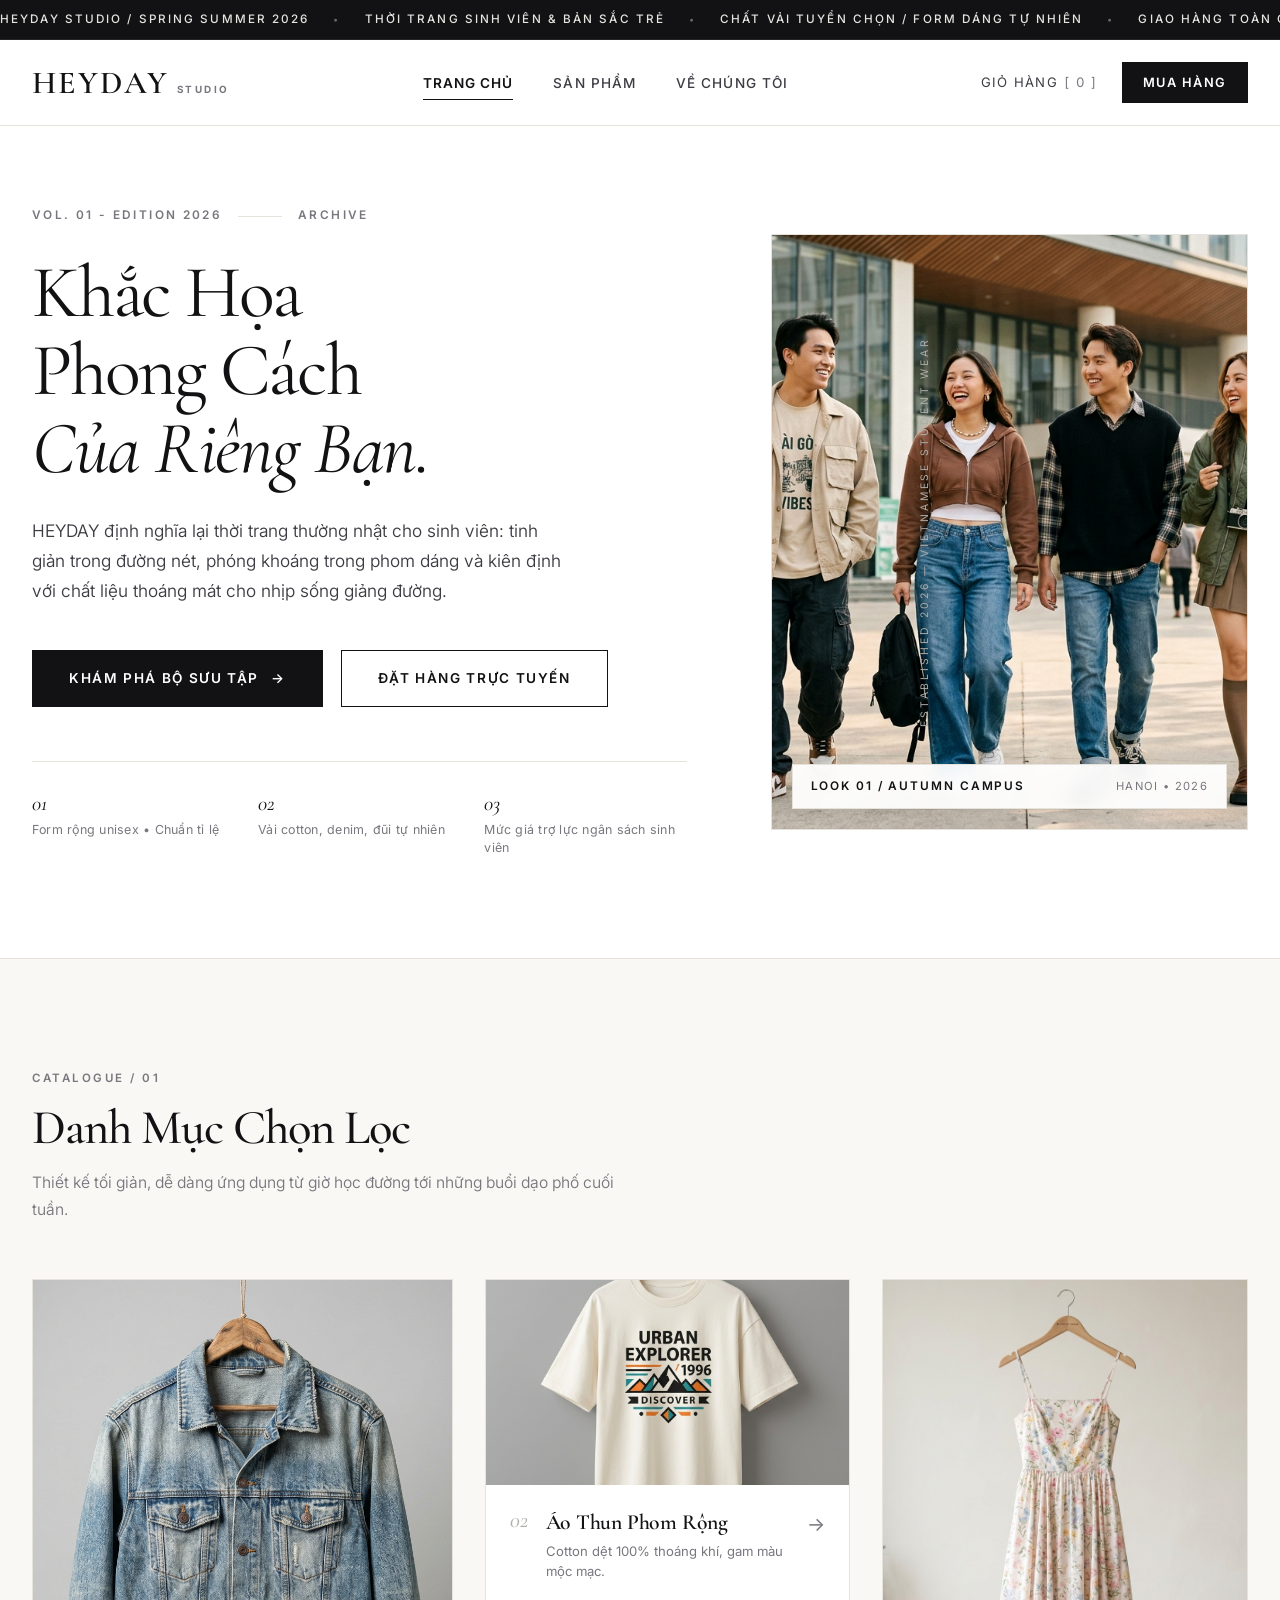
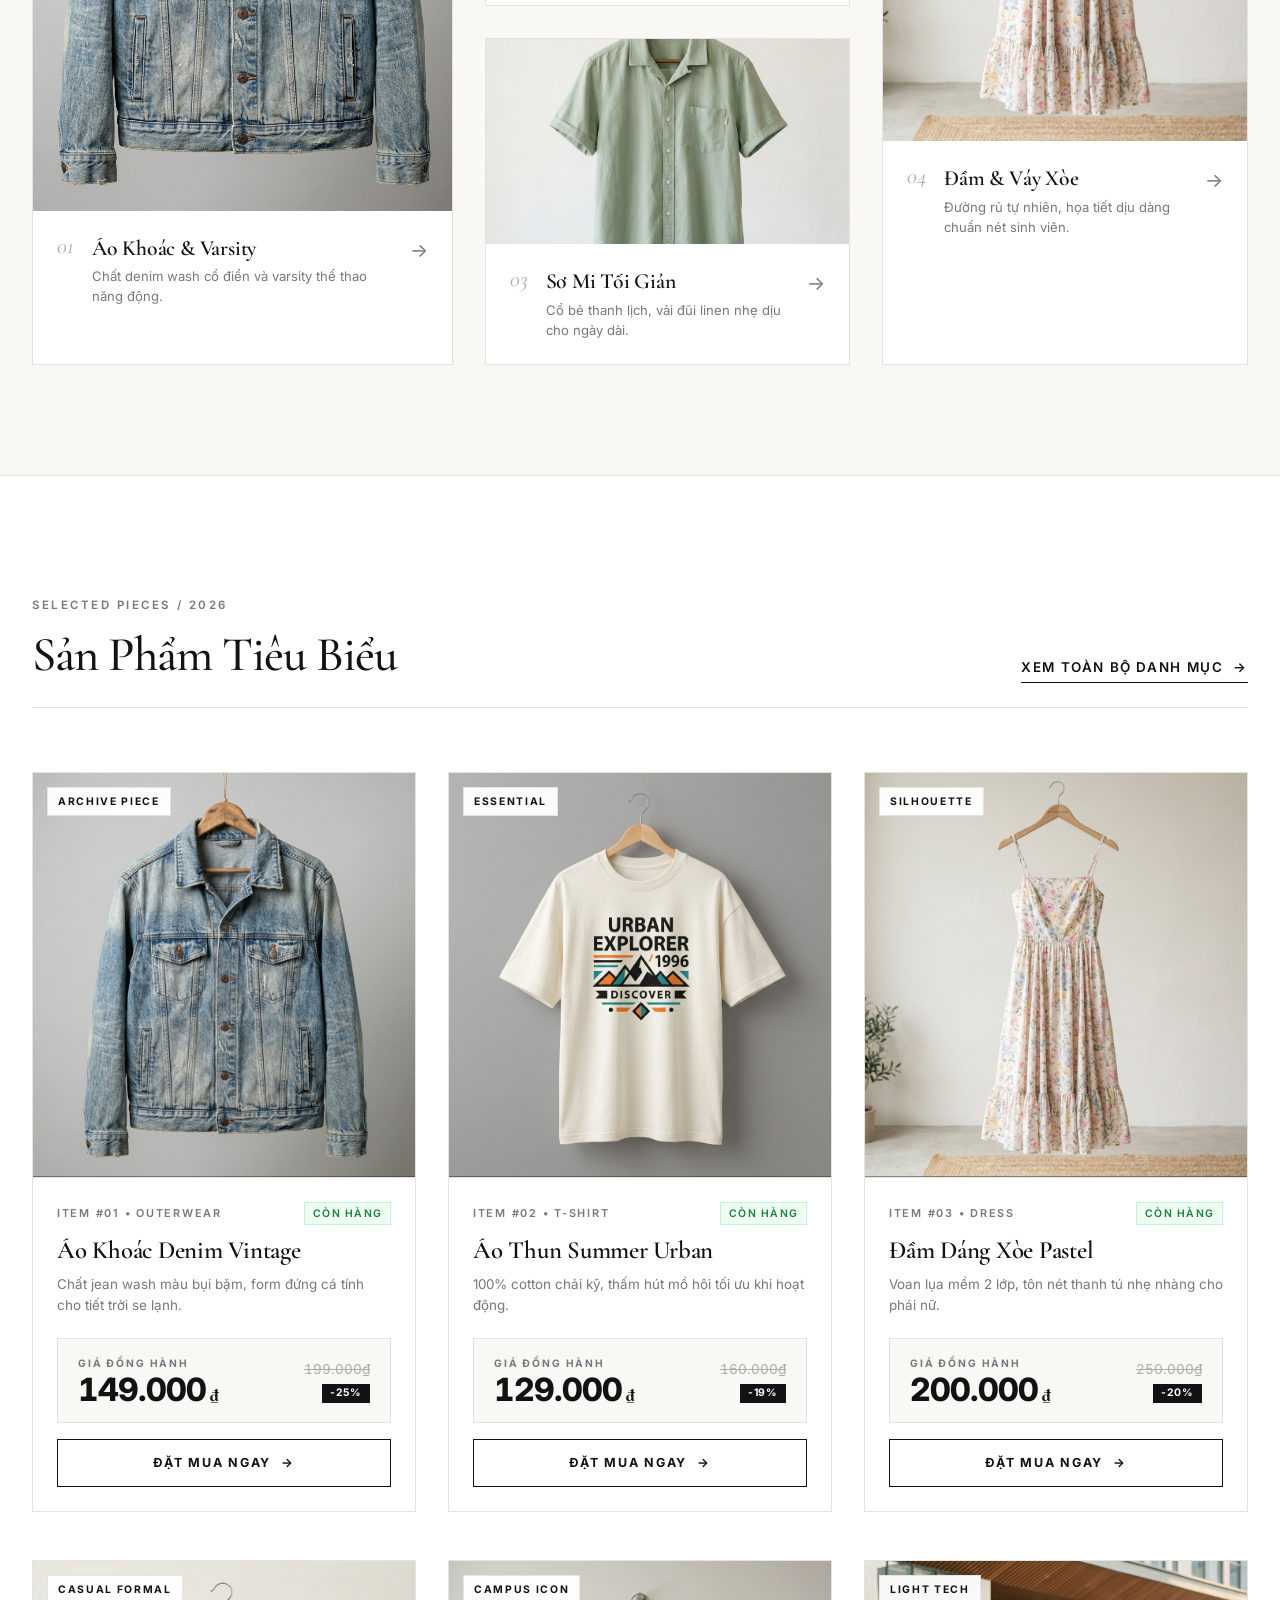
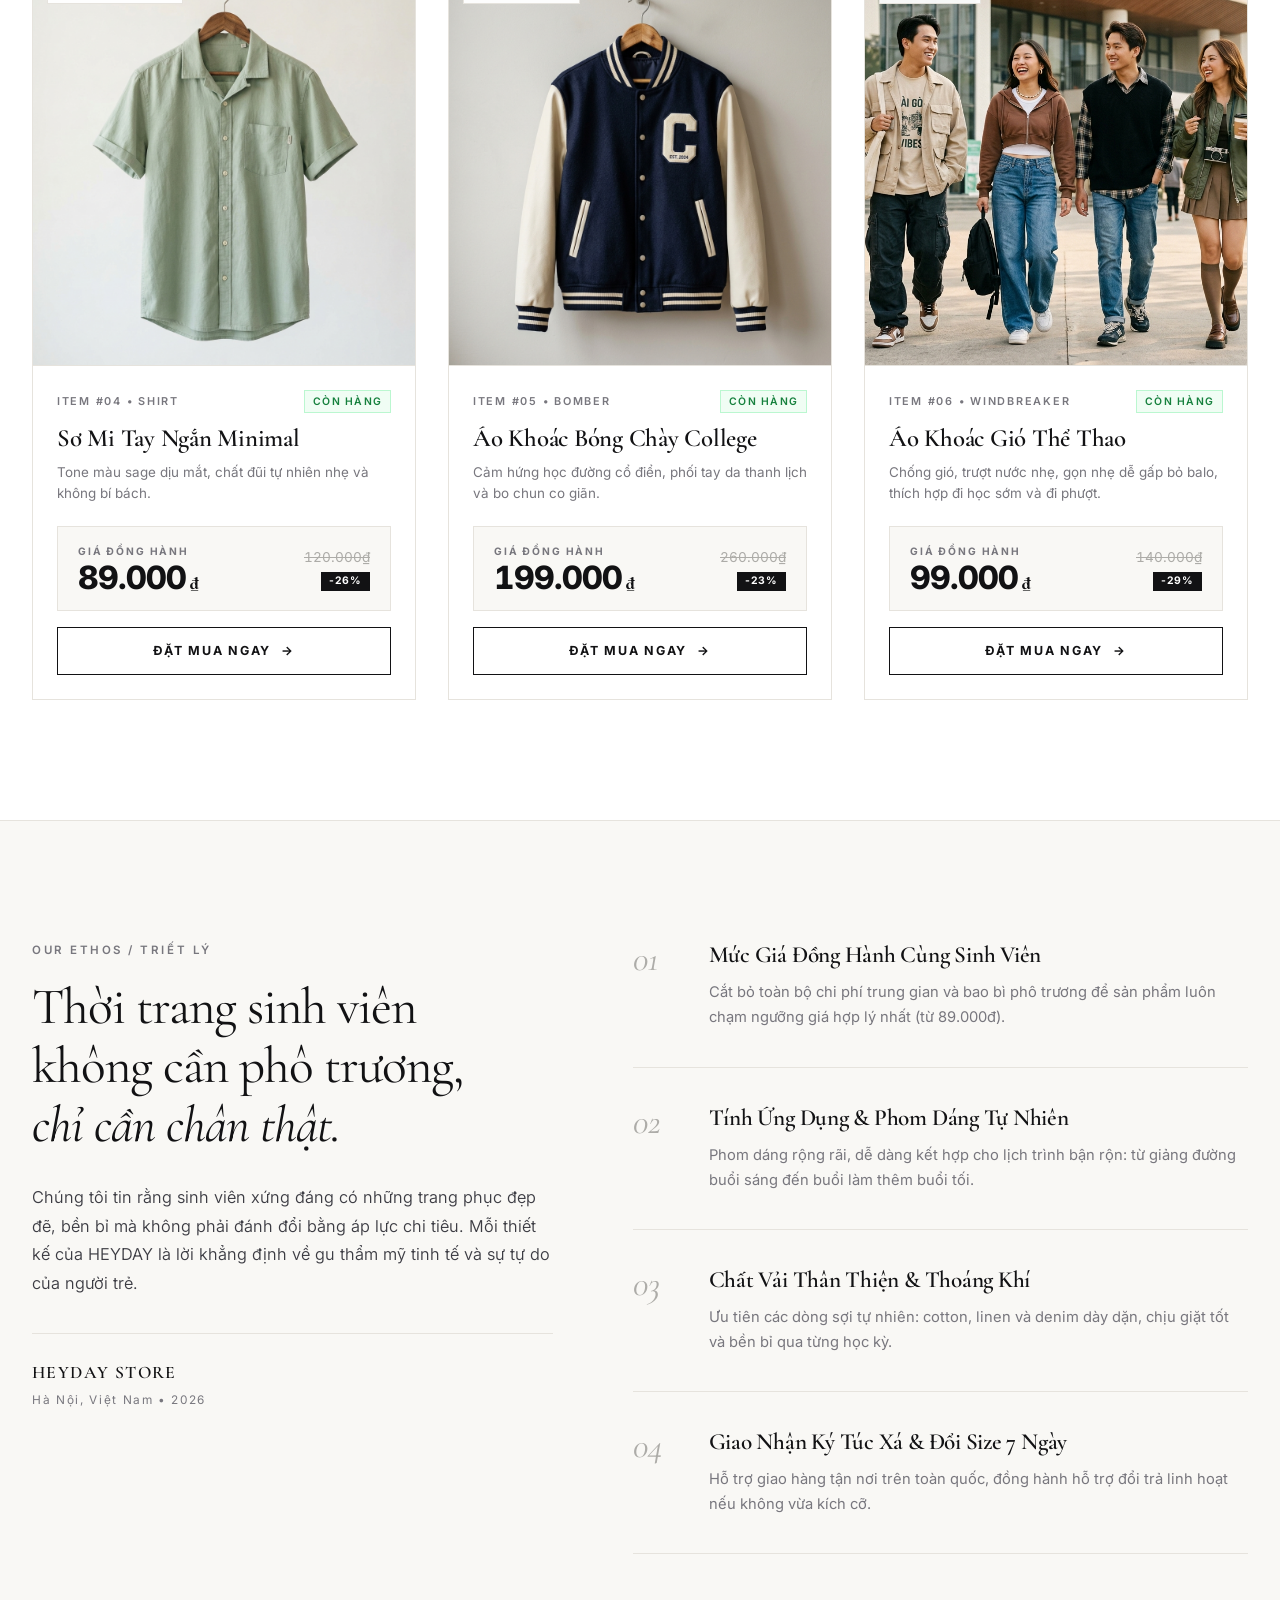
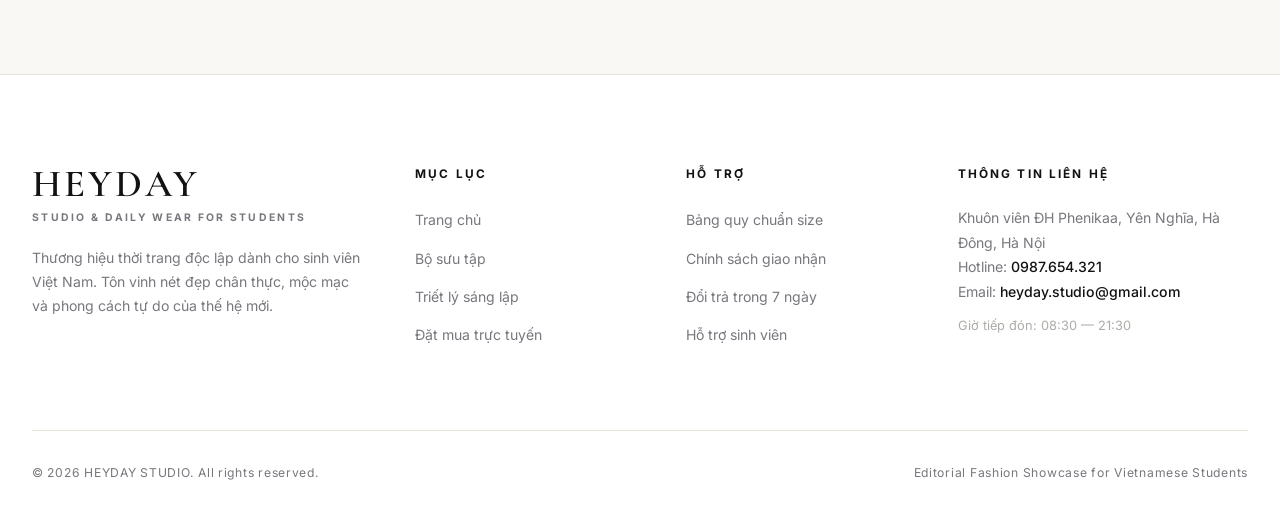
==== commit fefb80b8: "Fix sth" ====
--- a/HEYDAY/index.html
+++ b/HEYDAY/index.html
@@ -3,8 +3,8 @@
 <head>
     <meta charset="UTF-8">
     <meta name="viewport" content="width=device-width, initial-scale=1.0">
-    <meta name="description" content="HEYDAY Store — Không gian thời trang mang tinh thần thẩm mỹ phóng khoáng, tối giản và tự do dành cho thế hệ sinh viên trẻ.">
-    <title>HEYDAY — Studio & Thời trang sinh viên</title>
+    <meta name="description" content="HEYDAY Store - Không gian thời trang mang tinh thần thẩm mỹ phóng khoáng, tối giản và tự do dành cho thế hệ sinh viên trẻ.">
+    <title>HEYDAY - Studio & Thời trang sinh viên</title>
 
     <!-- Google Fonts: Cormorant Garamond (Calligraphic / Aesthetic Serif) & Inter (Clean Editorial Sans) -->
     <link rel="preconnect" href="https://fonts.googleapis.com">
@@ -69,7 +69,7 @@
                     <!-- Text & Narrative Column -->
                     <div class="hero-narrative">
                         <div class="editorial-meta">
-                            <span class="meta-season">VOL. 01 — EDITION 2026</span>
+                            <span class="meta-season">VOL. 01 - EDITION 2026</span>
                             <span class="meta-line"></span>
                             <span class="meta-archive">ARCHIVE</span>
                         </div>
